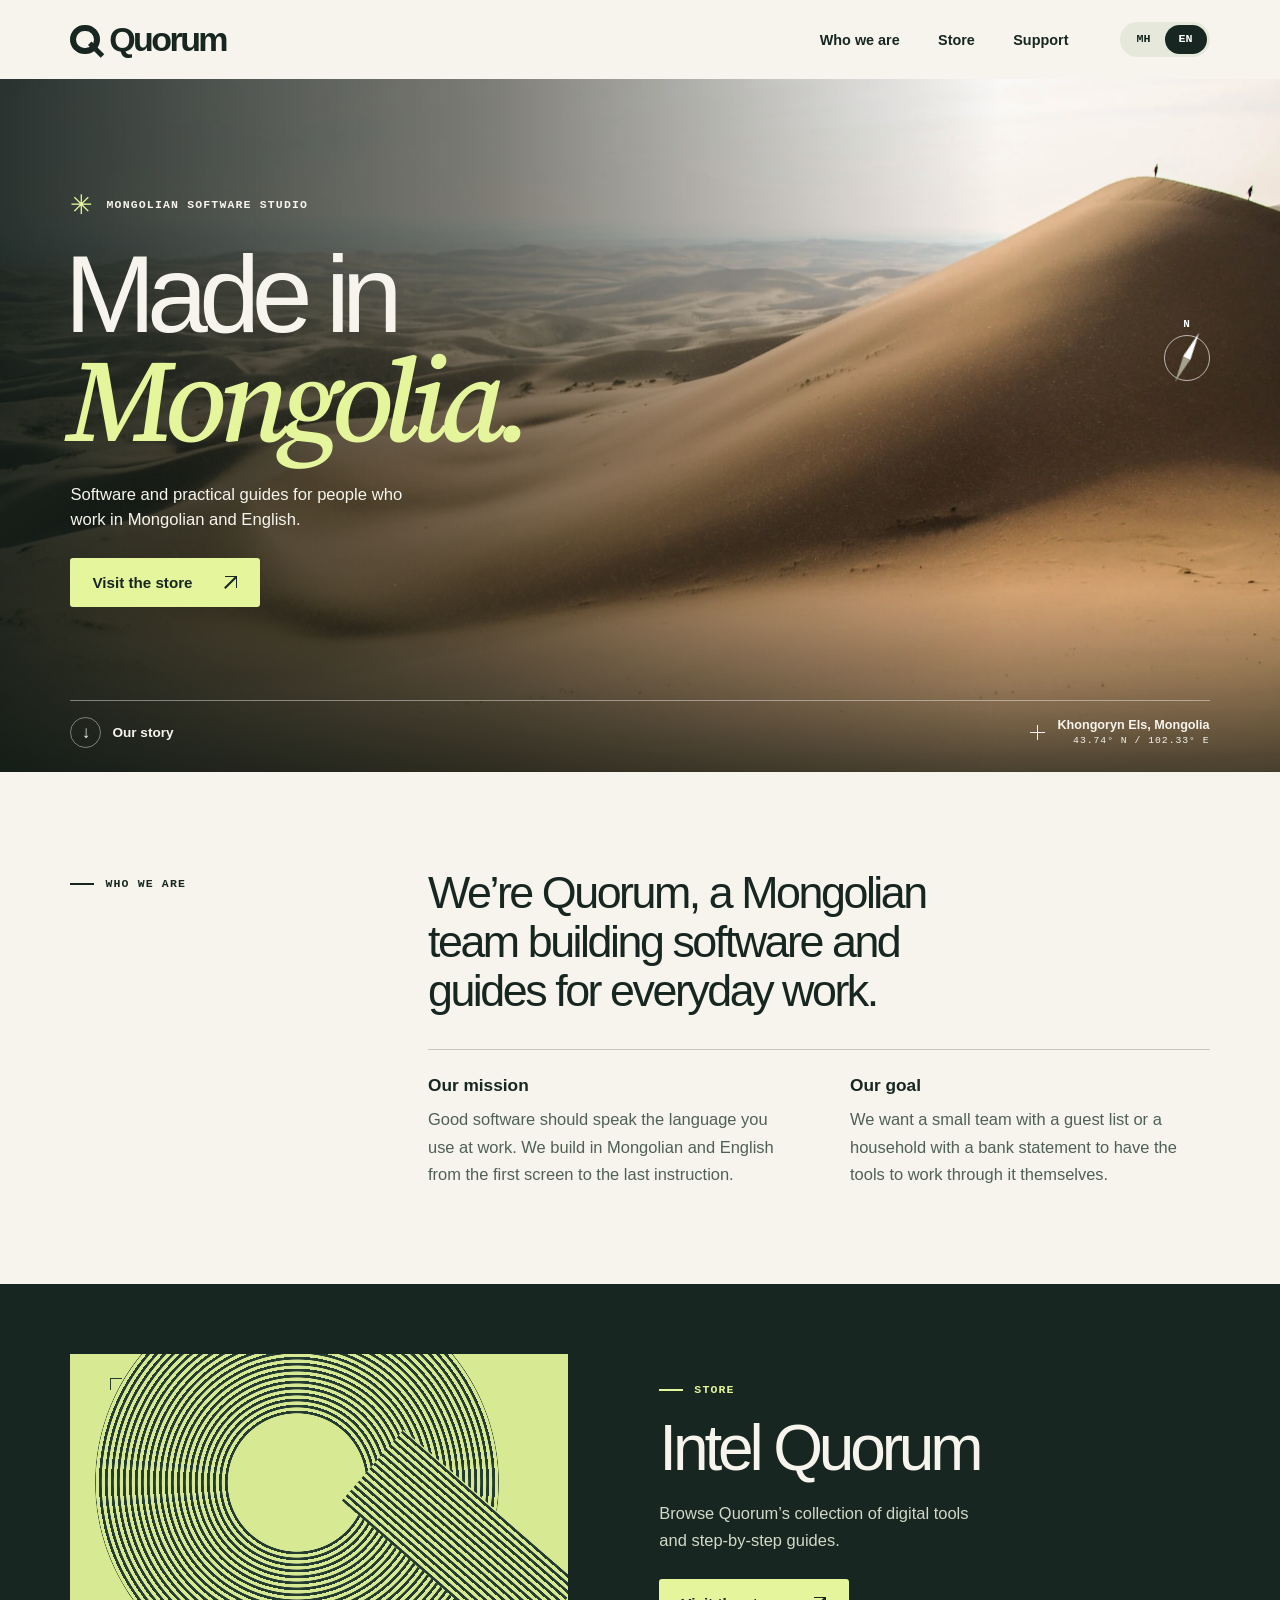
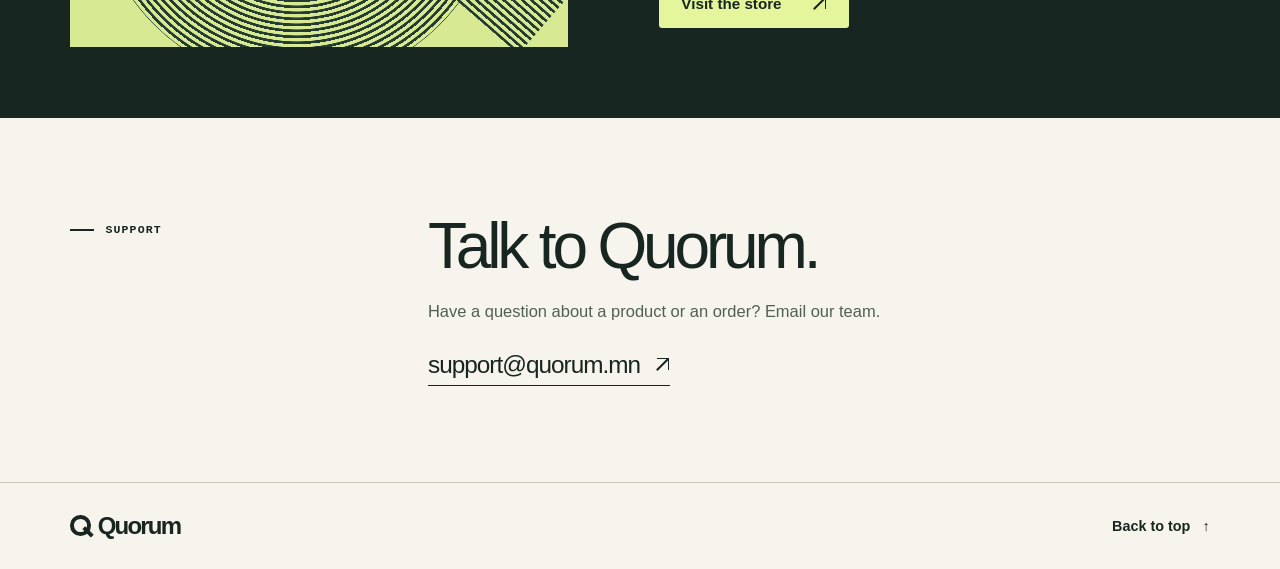
==== en/index.html @ 1ca5efc3 "Publish the Mongolian and English Quorum landing pages" ====
<!doctype html>
<html lang="en">
<head>
  <meta charset="utf-8">
  <meta name="viewport" content="width=device-width,initial-scale=1">
  <title>Quorum — Software made in Mongolia</title>
  <meta name="description" content="Software and practical guides for people who work in Mongolian and English.">
  <meta name="theme-color" content="#f6f4ec">
  <meta property="og:type" content="website">
  <meta property="og:title" content="Quorum — Software made in Mongolia">
  <meta property="og:description" content="Software and practical guides for people who work in Mongolian and English.">
  <meta property="og:image" content="https://quorum.mn/assets/gobi.webp">
  <meta property="og:url" content="https://quorum.mn/en/">
  <link rel="canonical" href="https://quorum.mn/en/">
  <link rel="alternate" hreflang="mn" href="https://quorum.mn/">
  <link rel="alternate" hreflang="en" href="https://quorum.mn/en/">
  <link rel="alternate" hreflang="x-default" href="https://quorum.mn/">
  <link rel="icon" href="../assets/quorum.png" type="image/png">
  <link rel="preload" as="font" type="font/woff2" href="../assets/serif-italic.woff2" crossorigin>
  <link rel="stylesheet" href="../assets/site.css">
</head>
<body id="top">
  <a class="skip" href="#content">Skip to content</a>
  <header class="mast wrap">
    <a class="wordmark" href="../en/"><i class="qmark" aria-hidden="true"></i>Quorum</a>
    <nav class="main-nav" aria-label="Main navigation">
      <a href="#story">Who we are</a><a href="#store">Store</a><a href="#support">Support</a>
    </nav>
    <nav class="languages" aria-label="Language">
      <a href="../" lang="mn" hreflang="mn" aria-label="Монгол" aria-current="false">МН</a>
      <a href="../en/" lang="en" hreflang="en" aria-label="English" aria-current="page">EN</a>
    </nav>
  </header>
  <main id="content">
    <section class="hero" aria-labelledby="hero-title">
      <picture class="landscape">
        <source media="(max-width: 680px)" srcset="../assets/gobi-small.webp">
        <img src="../assets/gobi.webp" width="1920" height="1080" fetchpriority="high" alt="Two hikers on a high dune above the rolling sands of Khongoryn Els.">
      </picture>
      <div class="hero-inner wrap">
        <div class="hero-copy">
          <p class="plate"><i class="sun" aria-hidden="true">✳</i>Mongolian software studio</p>
          <h1 id="hero-title"><span>Made in</span><em>Mongolia.</em></h1>
          <p class="hero-desc">Software and practical guides for people who work in Mongolian and English.</p>
          <a class="store-button" href="https://intel.quorum.mn/">Visit the store<i class="arrow ne" aria-hidden="true"></i></a>
        </div>
        <div class="compass" aria-hidden="true"><span>N</span><i></i></div>
        <div class="hero-foot">
          <a class="story-link" href="#story"><span class="down" aria-hidden="true">↓</span>Our story</a>
          <a class="caption" href="https://commons.wikimedia.org/wiki/File:Hiking_in_Khongoryn_Els_(Unsplash).jpg">
            <i class="cross" aria-hidden="true"></i><span>Khongoryn Els, Mongolia<small>43.74° N / 102.33° E</small></span>
          </a>
        </div>
      </div>
    </section>
    <section id="story" class="story wrap" aria-labelledby="story-title">
      <div class="section-label"><i aria-hidden="true"></i>Who we are</div>
      <div class="statement">
        <h2 id="story-title">We’re Quorum, a Mongolian team building software and guides for everyday work.</h2>
        <div class="principles">
          <article><h3>Our mission</h3><p>Good software should speak the language you use at work. We build in Mongolian and English from the first screen to the last instruction.</p></article>
          <article><h3>Our goal</h3><p>We want a small team with a guest list or a household with a bank statement to have the tools to work through it themselves.</p></article>
        </div>
      </div>
    </section>
    <section id="store" class="shop" aria-labelledby="shop-title">
      <div class="shop-grid wrap">
        <div class="print" aria-hidden="true"><span class="print-frame"></span><div class="print-q"></div><div class="print-tail"></div></div>
        <div class="shop-copy">
          <div class="section-label"><i aria-hidden="true"></i>Store</div>
          <h2 id="shop-title">Intel Quorum</h2>
          <p>Browse Quorum’s collection of digital tools and step-by-step guides.</p>
          <a class="store-button" href="https://intel.quorum.mn/">Visit the store<i class="arrow ne" aria-hidden="true"></i></a>
        </div>
      </div>
    </section>
    <section id="support" class="support wrap" aria-labelledby="support-title">
      <div class="section-label"><i aria-hidden="true"></i>Support</div>
      <div>
        <h2 id="support-title">Talk to Quorum.</h2>
        <p>Have a question about a product or an order? Email our team.</p>
        <a class="email" href="mailto:support@quorum.mn">support@quorum.mn<i class="arrow ne" aria-hidden="true"></i></a>
      </div>
    </section>
  </main>
  <footer class="footer wrap">
    <a class="wordmark" href="#top"><i class="qmark" aria-hidden="true"></i>Quorum</a>
    <a class="back" href="#top">Back to top<span aria-hidden="true">↑</span></a>
  </footer>
</body>
</html>
---- assets/site.css ----
@font-face {
  font-family: "Source Serif 4";
  src: url("serif-italic.woff2") format("woff2");
  font-style: italic;
  font-weight: 500;
  font-display: swap;
}

:root {
  --paper: #f6f4ec;
  --forest: #172620;
  --muted: #506056;
  --acid: #e4f59b;
  --line: #c7c9bb;
  --gutter: clamp(20px, 5.5vw, 94px);
  font-family: Inter, "Segoe UI", Arial, sans-serif;
  color: var(--forest);
  background: var(--paper);
  scroll-behavior: smooth;
}
* { box-sizing: border-box; }
body, h1, h2, h3, p { margin: 0; }
a { color: inherit; text-decoration: none; }
a:focus-visible { outline: 3px solid #1760bc; outline-offset: 4px; }
a:focus-visible:is(.hero a, .shop a) { outline-color: white; }
::selection { color: var(--forest); background: var(--acid); }
.wrap { width: min(100%, 1720px); padding-inline: var(--gutter); margin-inline: auto; }
.skip { position: fixed; top: -6rem; left: 1rem; z-index: 5; padding: 1rem; background: white; }
.skip:focus { top: 1rem; }
.mast { height: 79px; display: flex; align-items: center; gap: clamp(22px, 4vw, 70px); }
.wordmark { display: inline-flex; gap: .28em; align-items: center; font-size: 34px; font-weight: 725; letter-spacing: -.075em; line-height: 1.25; }
.qmark { position: relative; display: inline-block; width: .86em; height: .86em; border: .178em solid currentColor; border-radius: 50%; }
.qmark::after { content: ""; position: absolute; width: .52em; height: .16em; background: currentColor; transform: rotate(45deg); top: .46em; left: .30em; }
.main-nav { margin-left: auto; display: flex; gap: clamp(22px, 3vw, 46px); }
.main-nav a, .back { font-size: .9rem; font-weight: 580; }
.main-nav a { padding-block: 14px; }
.main-nav a:hover, .story-link:hover, .back:hover { text-decoration: underline; text-underline-offset: 5px; }
.languages { display: flex; background: #e7e8dc; padding: 3px; border-radius: 24px; }
.languages a { min-width: 42px; padding: 7px 8px; border-radius: 22px; text-align: center; font: 650 .73rem/1.2 ui-monospace, Consolas, monospace; }
.languages a[aria-current="page"] { background: var(--forest); color: white; }
.languages a:hover { text-decoration: underline; }

.hero { isolation: isolate; position: relative; overflow: hidden; color: var(--paper); background: #4d4a36; }
.landscape, .landscape img, .hero::after { position: absolute; inset: 0; width: 100%; height: 100%; }
.landscape { z-index: -2; }
.landscape img { object-fit: cover; object-position: 56% 48%; }
.hero::after {
  content: ""; z-index: -1;
  background: linear-gradient(90deg, rgb(13 24 21 / .86), rgb(22 27 20 / .55) 38%, transparent 78%),
    linear-gradient(0deg, rgb(18 24 18 / .74), transparent 26%);
}
.hero-inner { position: relative; display: flex; flex-direction: column; justify-content: center; min-height: clamp(590px, 77svh, 790px); padding-block: 62px 114px; }
.hero-copy { width: fit-content; max-width: 100%; }
.plate, .section-label, .caption small { font: 600 .72rem/1.4 ui-monospace, "Cascadia Mono", Consolas, monospace; letter-spacing: .1em; text-transform: uppercase; }
.plate { display: flex; align-items: center; gap: 12px; }
.sun { color: var(--acid); font: 400 27px/1 Arial, sans-serif; }
h1 { margin: 26px 0 26px -.055em; font-size: clamp(5.2rem, 8.55vw, 10rem); font-weight: 500; line-height: .9; letter-spacing: -.078em; }
h1 span, h1 em { display: block; }
h1 em { font: italic 500 1.07em/.97 "Source Serif 4", Georgia, serif; color: var(--acid); letter-spacing: -.075em; padding-inline: .015em .12em; }
.hero-desc { max-width: 36ch; font-size: clamp(1.04rem, 1.3vw, 1.23rem); line-height: 1.5; text-wrap: pretty; }
.store-button {
  display: inline-flex; align-items: center; justify-content: space-between; gap: 30px;
  margin-top: 25px; padding: 15px 22px; min-height: 49px; border-radius: 3px;
  color: var(--forest); background: var(--acid); font-size: .95rem; font-weight: 670;
  transition: background .2s, transform .2s;
}
.store-button:hover { background: white; transform: translateY(-2px); }
.arrow { width: 15px; height: 15px; position: relative; display: inline-block; flex: none; }
.arrow::before { content: ""; position: absolute; width: 11px; height: 11px; top: 1px; right: 1px; border-top: 1.7px solid; border-right: 1.7px solid; }
.arrow::after { content: ""; position: absolute; width: 16px; height: 1.7px; background: currentColor; right: 2px; top: 1px; transform-origin: right center; transform: rotate(-45deg); }
.compass { position: absolute; right: var(--gutter); top: 37%; width: 46px; height: 46px; border: 1px solid rgb(255 255 255 / .65); border-radius: 50%; color: white; filter: drop-shadow(0 1px 2px #3c321e); }
.compass span { position: absolute; left: 50%; bottom: calc(100% + 6px); transform: translateX(-50%); font: 600 11px/1 ui-monospace, monospace; }
.compass i { position: absolute; top: -6px; left: calc(50% - 4px); width: 8px; height: 55px; background: linear-gradient(to bottom, #fff 50%, #a4a18c 50%); clip-path: polygon(50% 0, 100% 50%, 50% 100%, 0 50%); transform: rotate(26deg); }
.hero-foot { position: absolute; inset: auto var(--gutter) 24px; border-top: 1px solid #ffffff6b; padding-top: 16px; display: flex; align-items: center; justify-content: space-between; gap: 14px; }
.story-link, .caption { display: inline-flex; align-items: center; }
.story-link { gap: 11px; font-size: .85rem; font-weight: 600; }
.down { width: 31px; height: 31px; display: grid; place-items: center; border: 1px solid #ffffff6b; border-radius: 50%; font-size: 17px; }
.caption { gap: 12px; text-align: right; font-size: .79rem; font-weight: 600; }
.caption small { display: block; font-size: .61rem; font-weight: 450; margin-top: 2px; }
.cross { display: inline-block; width: 15px; height: 15px; background: linear-gradient(currentColor, currentColor) center/100% 1px no-repeat, linear-gradient(currentColor, currentColor) center/1px 100% no-repeat; }

.story, .support { display: grid; grid-template-columns: 1fr 2.6fr; gap: 5%; padding-block: clamp(68px, 7.5vw, 128px); }
.section-label { display: flex; align-items: center; gap: 11px; align-self: start; margin-block: .7em; }
.section-label i { width: 24px; height: 2px; background: currentColor; }
.statement h2 { max-width: 23ch; font-size: clamp(2.4rem, 3.5vw, 4.3rem); line-height: 1.09; font-weight: 470; letter-spacing: -.055em; text-wrap: pretty; }
.principles { border-top: 1px solid var(--line); display: grid; grid-template-columns: 1fr 1fr; gap: 8%; padding-top: 25px; margin-top: 35px; }
.principles h3 { font-size: 1.08rem; font-weight: 650; margin-bottom: 10px; }
.principles p, .support p, .shop p { line-height: 1.65; font-size: 1.03rem; color: var(--muted); text-wrap: pretty; }
.shop { background: var(--forest); color: var(--paper); }
.shop-grid { display: grid; grid-template-columns: .95fr 1.05fr; align-items: center; gap: 8%; padding-block: clamp(46px, 5.5vw, 92px); }
.print { position: relative; isolation: isolate; overflow: hidden; aspect-ratio: 1.7; background: #d8e994; color: #233b30; }
.print-frame { position: absolute; inset: 8%; background: linear-gradient(currentColor, currentColor) top left/12px 1px no-repeat, linear-gradient(currentColor, currentColor) top left/1px 12px no-repeat, linear-gradient(currentColor, currentColor) bottom right/12px 1px no-repeat, linear-gradient(currentColor, currentColor) bottom right/1px 12px no-repeat; }
.print-q, .print-tail { position: absolute; }
.print-q { width: 81%; aspect-ratio: 1; left: 5%; top: -25%; border-radius: 50%; background: repeating-radial-gradient(ellipse at center, transparent 0 3px, currentColor 3.6px 6px); mask-image: radial-gradient(circle, transparent 0 24%, black 24.3%); }
.print-tail { left: 55%; top: 48%; width: 47%; height: 32%; transform: rotate(41deg); background: repeating-linear-gradient(0deg, currentColor 0 2.4px, #d8e994 3px 6px); }
.shop-copy h2, .support h2 { font-weight: 500; font-size: clamp(2.8rem, 5vw, 6.2rem); letter-spacing: -.065em; line-height: 1.03; margin: 18px 0; }
.shop-copy .section-label { color: var(--acid); }
.shop p { color: #d2d9c9; max-width: 36ch; }
.support h2 { margin-top: 0; }
.email { display: inline-flex; align-items: center; gap: .6em; margin-top: 20px; padding-block: 6px; border-bottom: 1px solid; font-size: clamp(1.06rem, 1.9vw, 1.8rem); letter-spacing: -.04em; overflow-wrap: anywhere; }
.email:hover { color: #3b6438; }
.footer { padding-block: 23px; border-top: 1px solid var(--line); display: flex; justify-content: space-between; align-items: center; }
.footer .wordmark { font-size: 24px; }
.back { display: flex; align-items: center; gap: 12px; min-height: 40px; }

@keyframes rise { from { opacity: 0; transform: translateY(24px); } to { opacity: 1; transform: none; } }
@keyframes develop { from { transform: scale(1.055); } to { transform: scale(1); } }
@keyframes settle { from { transform: rotate(-65deg); } to { transform: rotate(26deg); } }
@media (prefers-reduced-motion: no-preference) {
  .landscape img { animation: develop 3.4s cubic-bezier(.14,.72,.15,1) both; }
  .hero-copy h1 span, .hero-copy h1 em, .hero-desc, .hero-copy .store-button { animation: rise .76s cubic-bezier(.2,.8,.2,1) both; }
  .hero-copy h1 em { animation-delay: .1s; }
  .hero-desc, .hero-copy .store-button { animation-delay: .22s; }
  .compass i { animation: settle 1.55s cubic-bezier(.22,.7,.2,1.16) both; }
  @supports (animation-timeline: view()) {
    .print-q { animation: develop linear both; animation-timeline: view(); animation-range: entry 0% cover 80%; }
  }
}
@media (max-width: 800px) {
  .story, .support { grid-template-columns: 1fr; gap: 20px; }
}
@media (max-width: 680px) {
  :root { --gutter: clamp(18px, 5.5vw, 36px); }
  .mast { height: 64px; gap: 16px; }
  .wordmark { font-size: 29px; }
  .main-nav { gap: 0; }
  .main-nav a:not(:last-child) { display: none; }
  .languages a { min-width: 35px; padding: 8px 5px; }
  .hero-inner { min-height: clamp(575px, 79svh, 745px); padding-block: 64px 110px; }
  .landscape img { object-position: 60% 42%; }
  .hero::after { background: linear-gradient(90deg, #141e19ab, transparent 105%), linear-gradient(0deg, #17221bea, #20261b57 59%, #262b1d1a); }
  h1 { font-size: clamp(4.4rem, 16.5vw, 6.7rem); margin-block: 22px; }
  .plate { gap: 7px; font-size: .62rem; letter-spacing: .07em; }
  .sun { font-size: 23px; }
  .hero-desc { font-size: 1rem; max-width: 30ch; }
  .compass { top: 45px; right: calc(var(--gutter) + 4px); width: 29px; height: 29px; }
  .compass i { top: -5px; height: 37px; width: 6px; left: calc(50% - 3px); }
  .hero-foot { bottom: 18px; padding-top: 14px; }
  .caption { font-size: .69rem; gap: 6px; }
  .caption small { font-size: .54rem; }
  .story-link { font-size: .78rem; gap: 7px; }
  .story, .support { padding-block: 54px; }
  .statement h2 { font-size: clamp(2rem, 7.7vw, 3.2rem); }
  .principles { grid-template-columns: 1fr; gap: 22px; margin-top: 25px; }
  .shop-grid { grid-template-columns: 1fr; gap: 24px; padding-block: 35px 48px; }
  .print { aspect-ratio: 2.1; }
  .shop-copy h2 { margin-block: 12px; }
}
@media (prefers-reduced-motion: reduce) {
  :root { scroll-behavior: auto; }
  *, *::before, *::after { transition-duration: 0s !important; }
}
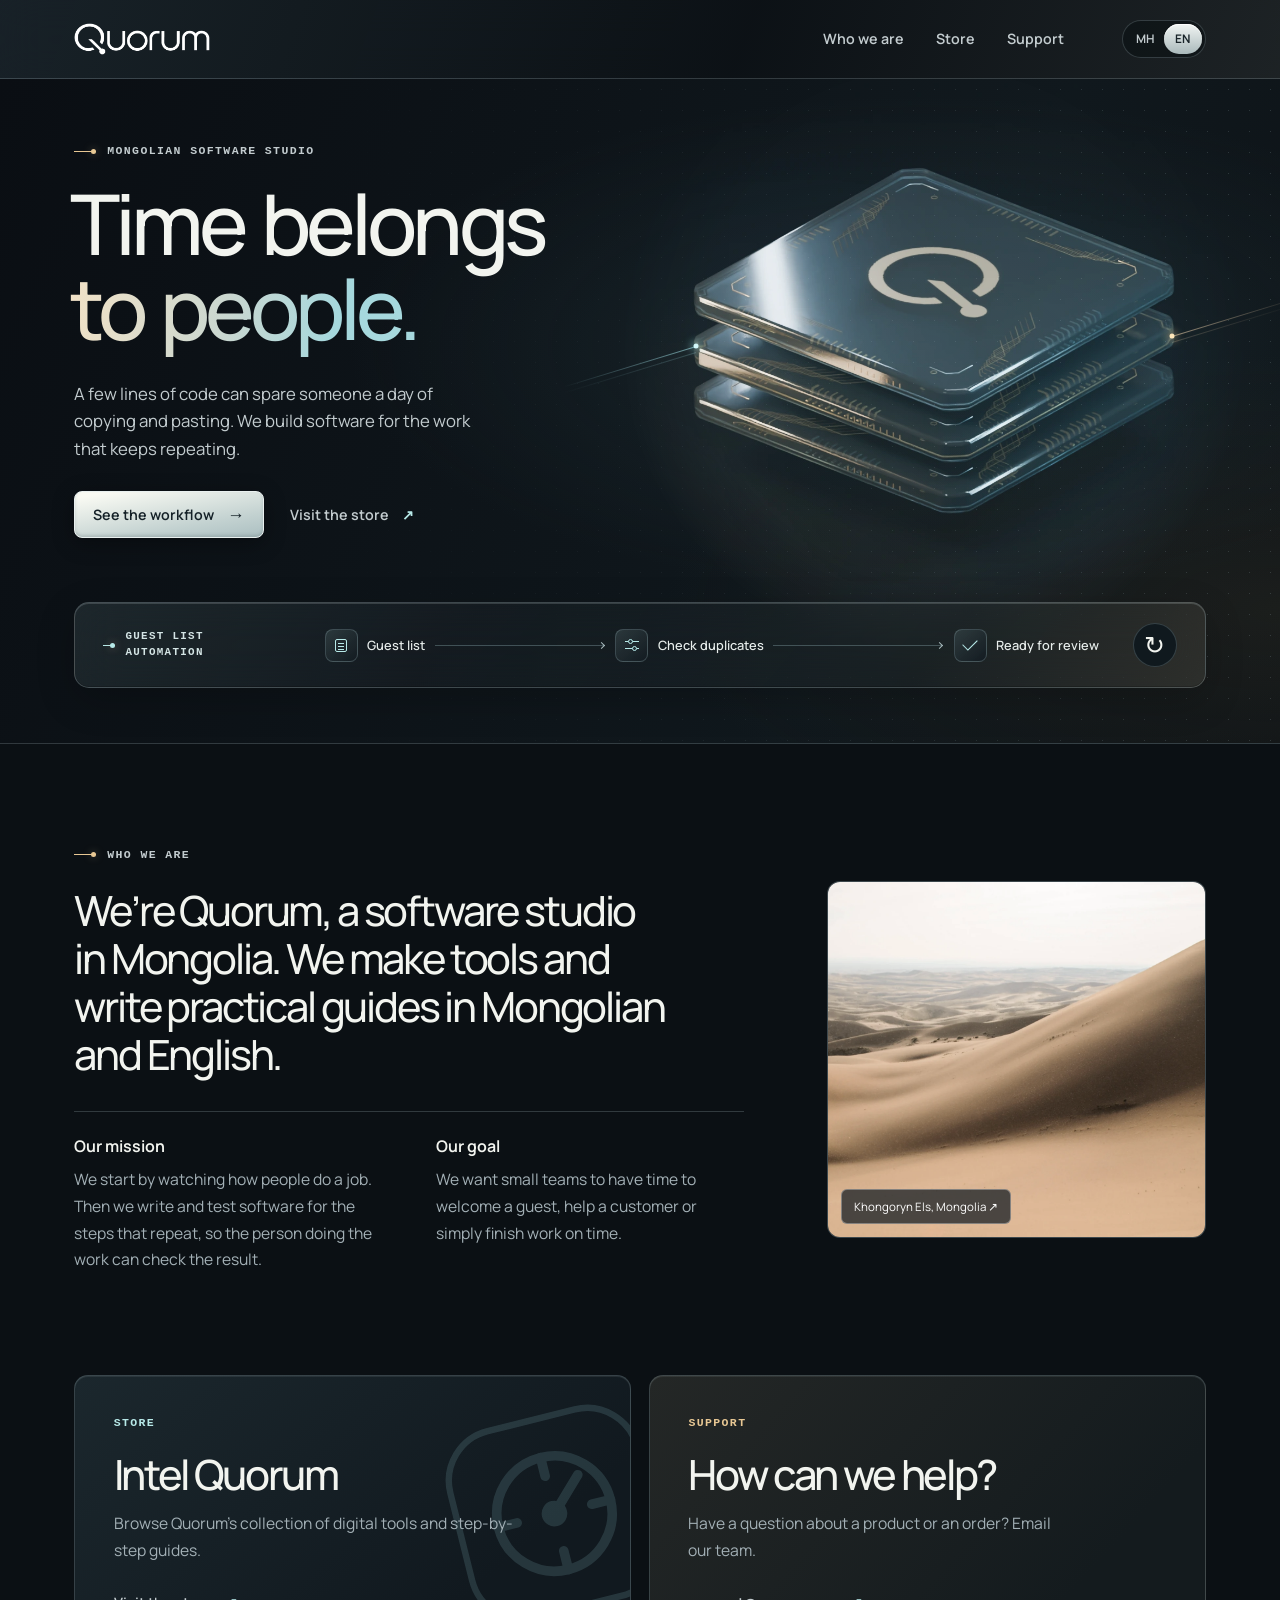
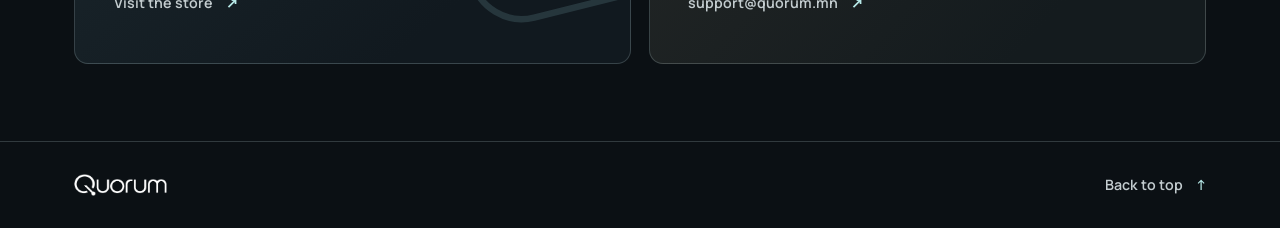
==== commit 41a72146: "Give Quorum a glass identity and animate the handoff to review" ====
--- a/en/index.html
+++ b/en/index.html
@@ -4,88 +4,103 @@
   <meta charset="utf-8">
   <meta name="viewport" content="width=device-width,initial-scale=1">
   <title>Quorum — Software made in Mongolia</title>
-  <meta name="description" content="Software and practical guides for people who work in Mongolian and English.">
-  <meta name="theme-color" content="#f6f4ec">
+  <meta name="description" content="A few lines of code can spare someone a day of copying and pasting. We build software for the work that keeps repeating.">
+  <meta name="theme-color" content="#0b1014">
   <meta property="og:type" content="website">
   <meta property="og:title" content="Quorum — Software made in Mongolia">
-  <meta property="og:description" content="Software and practical guides for people who work in Mongolian and English.">
-  <meta property="og:image" content="https://quorum.mn/assets/gobi.webp">
+  <meta property="og:description" content="A few lines of code can spare someone a day of copying and pasting. We build software for the work that keeps repeating.">
+  <meta property="og:image" content="https://quorum.mn/assets/optical-core.webp">
   <meta property="og:url" content="https://quorum.mn/en/">
   <link rel="canonical" href="https://quorum.mn/en/">
   <link rel="alternate" hreflang="mn" href="https://quorum.mn/">
   <link rel="alternate" hreflang="en" href="https://quorum.mn/en/">
   <link rel="alternate" hreflang="x-default" href="https://quorum.mn/">
-  <link rel="icon" href="../assets/quorum.png" type="image/png">
-  <link rel="preload" as="font" type="font/woff2" href="../assets/serif-italic.woff2" crossorigin>
-  <link rel="stylesheet" href="../assets/site.css">
+  <link rel="icon" href="../assets/quorum.png?v=2" type="image/png">
+  <link rel="stylesheet" href="../assets/site.css?v=glass">
+  <script defer src="../assets/flow.js"></script>
 </head>
 <body id="top">
   <a class="skip" href="#content">Skip to content</a>
-  <header class="mast wrap">
-    <a class="wordmark" href="../en/"><i class="qmark" aria-hidden="true"></i>Quorum</a>
-    <nav class="main-nav" aria-label="Main navigation">
-      <a href="#story">Who we are</a><a href="#store">Store</a><a href="#support">Support</a>
-    </nav>
-    <nav class="languages" aria-label="Language">
-      <a href="../" lang="mn" hreflang="mn" aria-label="Монгол" aria-current="false">МН</a>
-      <a href="../en/" lang="en" hreflang="en" aria-label="English" aria-current="page">EN</a>
-    </nav>
+  <header class="mast">
+    <div class="wrap mast-inner">
+      <a class="wordmark" href="../en/"><img src="../assets/wordmark.webp" alt="Quorum" width="504" height="121"></a>
+      <nav class="main-nav" aria-label="Main navigation">
+        <a href="#story">Who we are</a><a href="#store">Store</a><a href="#support">Support</a>
+      </nav>
+      <nav class="languages" aria-label="Language">
+        <a href="../" lang="mn" hreflang="mn" aria-label="Монгол" aria-current="false">МН</a>
+        <a href="../en/" lang="en" hreflang="en" aria-label="English" aria-current="page">EN</a>
+      </nav>
+    </div>
   </header>
   <main id="content">
     <section class="hero" aria-labelledby="hero-title">
-      <picture class="landscape">
-        <source media="(max-width: 680px)" srcset="../assets/gobi-small.webp">
-        <img src="../assets/gobi.webp" width="1920" height="1080" fetchpriority="high" alt="Two hikers on a high dune above the rolling sands of Khongoryn Els.">
-      </picture>
-      <div class="hero-inner wrap">
+      <div class="hero-grid wrap">
         <div class="hero-copy">
-          <p class="plate"><i class="sun" aria-hidden="true">✳</i>Mongolian software studio</p>
-          <h1 id="hero-title"><span>Made in</span><em>Mongolia.</em></h1>
-          <p class="hero-desc">Software and practical guides for people who work in Mongolian and English.</p>
-          <a class="store-button" href="https://intel.quorum.mn/">Visit the store<i class="arrow ne" aria-hidden="true"></i></a>
+          <p class="eyebrow studio"><i aria-hidden="true"></i>Mongolian software studio</p>
+          <h1 id="hero-title"><span>Time belongs</span><em>to people.</em></h1>
+          <p class="hero-desc">A few lines of code can spare someone a day of copying and pasting. We build software for the work that keeps repeating.</p>
+          <div class="actions">
+            <a class="button" href="#workflow">See the workflow<span aria-hidden="true">→</span></a>
+            <a class="text-link" href="https://intel.quorum.mn/">Visit the store<span aria-hidden="true">↗</span></a>
+          </div>
         </div>
-        <div class="compass" aria-hidden="true"><span>N</span><i></i></div>
-        <div class="hero-foot">
-          <a class="story-link" href="#story"><span class="down" aria-hidden="true">↓</span>Our story</a>
-          <a class="caption" href="https://commons.wikimedia.org/wiki/File:Hiking_in_Khongoryn_Els_(Unsplash).jpg">
-            <i class="cross" aria-hidden="true"></i><span>Khongoryn Els, Mongolia<small>43.74° N / 102.33° E</small></span>
-          </a>
+        <div class="instrument" aria-hidden="true">
+          <div class="circuit-board">
+            <i class="trace rail-in"></i><i class="trace rail-out"></i>
+            <i class="trace rail-in fine"></i><i class="trace rail-out fine"></i>
+            <img class="core" src="../assets/optical-core.webp" alt="" width="1152" height="1152" fetchpriority="high">
+            <i class="glass-light"></i>
+            <i class="port in-port"></i><i class="port out-port"></i>
+          </div>
         </div>
+      </div>
+      <div class="wrap flow-wrap">
+        <figure class="workflow" id="workflow" tabindex="-1">
+          <figcaption><i aria-hidden="true" class="signal"></i>Guest list automation</figcaption>
+          <ol class="steps">
+            <li><span class="step-icon"><i class="list-icon" aria-hidden="true"></i></span>Guest list<i class="wire" aria-hidden="true"></i></li>
+            <li><span class="step-icon"><i class="check-icon" aria-hidden="true"></i></span>Check duplicates<i class="wire" aria-hidden="true"></i></li>
+            <li><span class="step-icon"><i class="review-icon" aria-hidden="true"></i></span>Ready for review</li>
+          </ol>
+          <button type="button" class="replay" aria-label="Replay example" title="Replay example" hidden><span aria-hidden="true">↻</span></button>
+        </figure>
       </div>
     </section>
     <section id="story" class="story wrap" aria-labelledby="story-title">
-      <div class="section-label"><i aria-hidden="true"></i>Who we are</div>
-      <div class="statement">
-        <h2 id="story-title">We’re Quorum, a Mongolian team building software and guides for everyday work.</h2>
+      <div class="story-copy">
+        <p class="eyebrow"><i aria-hidden="true"></i>Who we are</p>
+        <h2 id="story-title">We’re Quorum, a software studio in Mongolia. We make tools and write practical guides in Mongolian and English.</h2>
         <div class="principles">
-          <article><h3>Our mission</h3><p>Good software should speak the language you use at work. We build in Mongolian and English from the first screen to the last instruction.</p></article>
-          <article><h3>Our goal</h3><p>We want a small team with a guest list or a household with a bank statement to have the tools to work through it themselves.</p></article>
+          <article><h3>Our mission</h3><p>We start by watching how people do a job. Then we write and test software for the steps that repeat, so the person doing the work can check the result.</p></article>
+          <article><h3>Our goal</h3><p>We want small teams to have time to welcome a guest, help a customer or simply finish work on time.</p></article>
         </div>
       </div>
+      <figure class="place">
+        <picture>
+          <source media="(max-width: 620px)" srcset="../assets/gobi-small.webp">
+          <img src="../assets/gobi.webp" width="1920" height="1080" alt="Two hikers on a high dune above the rolling sands of Khongoryn Els." loading="lazy">
+        </picture>
+        <figcaption><a href="https://commons.wikimedia.org/wiki/File:Hiking_in_Khongoryn_Els_(Unsplash).jpg">Khongoryn Els, Mongolia <span aria-hidden="true">↗</span></a></figcaption>
+      </figure>
     </section>
-    <section id="store" class="shop" aria-labelledby="shop-title">
-      <div class="shop-grid wrap">
-        <div class="print" aria-hidden="true"><span class="print-frame"></span><div class="print-q"></div><div class="print-tail"></div></div>
-        <div class="shop-copy">
-          <div class="section-label"><i aria-hidden="true"></i>Store</div>
-          <h2 id="shop-title">Intel Quorum</h2>
-          <p>Browse Quorum’s collection of digital tools and step-by-step guides.</p>
-          <a class="store-button" href="https://intel.quorum.mn/">Visit the store<i class="arrow ne" aria-hidden="true"></i></a>
-        </div>
-      </div>
-    </section>
-    <section id="support" class="support wrap" aria-labelledby="support-title">
-      <div class="section-label"><i aria-hidden="true"></i>Support</div>
-      <div>
-        <h2 id="support-title">Talk to Quorum.</h2>
-        <p>Have a question about a product or an order? Email our team.</p>
-        <a class="email" href="mailto:support@quorum.mn">support@quorum.mn<i class="arrow ne" aria-hidden="true"></i></a>
-      </div>
-    </section>
+    <div class="destinations wrap">
+      <section id="store" class="destination store" aria-labelledby="shop-title">
+        <i class="dial" aria-hidden="true"></i>
+        <p class="eyebrow">Store</p>
+        <h2 id="shop-title">Intel Quorum</h2><p>Browse Quorum’s collection of digital tools and step-by-step guides.</p>
+        <a class="text-link" href="https://intel.quorum.mn/">Visit the store <span aria-hidden="true">↗</span></a>
+      </section>
+      <section id="support" class="destination support" aria-labelledby="support-title">
+        <p class="eyebrow">Support</p>
+        <h2 id="support-title">How can we help?</h2><p>Have a question about a product or an order? Email our team.</p>
+        <a class="text-link" href="mailto:support@quorum.mn">support@quorum.mn <span aria-hidden="true">↗</span></a>
+      </section>
+    </div>
   </main>
-  <footer class="footer wrap">
-    <a class="wordmark" href="#top"><i class="qmark" aria-hidden="true"></i>Quorum</a>
-    <a class="back" href="#top">Back to top<span aria-hidden="true">↑</span></a>
+  <footer class="wrap footer">
+    <a class="wordmark" href="#top"><img src="../assets/wordmark.webp" width="504" height="121" alt="Quorum"></a>
+    <a class="text-link" href="#top">Back to top <span aria-hidden="true">↑</span></a>
   </footer>
 </body>
 </html>
--- a/assets/site.css
+++ b/assets/site.css
@@ -1,152 +1,186 @@
 @font-face {
-  font-family: "Source Serif 4";
-  src: url("serif-italic.woff2") format("woff2");
-  font-style: italic;
-  font-weight: 500;
-  font-display: swap;
+  font-family: Manrope; src: url("manrope-cyrillic-ext.woff2") format("woff2");
+  font-style: normal; font-weight: 400 800; font-display: swap;
+  unicode-range: U+0460-052F,U+1C80-1C8A,U+20B4,U+2DE0-2DFF,U+A640-A69F,U+FE2E-FE2F;
 }
-
+@font-face {
+  font-family: Manrope; src: url("manrope-cyrillic.woff2") format("woff2");
+  font-style: normal; font-weight: 400 800; font-display: swap;
+  unicode-range: U+0301,U+0400-045F,U+0490-0491,U+04B0-04B1,U+2116;
+}
+@font-face {
+  font-family: Manrope; src: url("manrope-latin.woff2") format("woff2");
+  font-style: normal; font-weight: 400 800; font-display: swap;
+  unicode-range: U+0000-00FF,U+0131,U+0152-0153,U+02BB-02BC,U+02C6,U+02DA,U+02DC,U+0304,U+0308,U+0329,U+2000-206F,U+20AC,U+2122,U+2191,U+2193,U+2212,U+2215,U+FEFF,U+FFFD;
+}
 :root {
-  --paper: #f6f4ec;
-  --forest: #172620;
-  --muted: #506056;
-  --acid: #e4f59b;
-  --line: #c7c9bb;
-  --gutter: clamp(20px, 5.5vw, 94px);
-  font-family: Inter, "Segoe UI", Arial, sans-serif;
-  color: var(--forest);
-  background: var(--paper);
-  scroll-behavior: smooth;
+  color-scheme: dark;
+  --ink: #0b1014; --white: #f2f4ef; --silver: #c3cccf; --muted: #a3b0b6;
+  --ice: #b7e9e8; --gold: #e8c894; --edge: rgb(198 224 229 / .2);
+  --gutter: clamp(20px, 5.8vw, 92px);
+  font: 400 100%/1.55 Manrope, "Segoe UI", sans-serif;
+  background: var(--ink); color: var(--white); scroll-behavior: smooth; scroll-padding-top: 90px;
 }
 * { box-sizing: border-box; }
-body, h1, h2, h3, p { margin: 0; }
+body, figure, h1, h2, h3, p, ol { margin: 0; }
 a { color: inherit; text-decoration: none; }
-a:focus-visible { outline: 3px solid #1760bc; outline-offset: 4px; }
-a:focus-visible:is(.hero a, .shop a) { outline-color: white; }
-::selection { color: var(--forest); background: var(--acid); }
-.wrap { width: min(100%, 1720px); padding-inline: var(--gutter); margin-inline: auto; }
-.skip { position: fixed; top: -6rem; left: 1rem; z-index: 5; padding: 1rem; background: white; }
-.skip:focus { top: 1rem; }
-.mast { height: 79px; display: flex; align-items: center; gap: clamp(22px, 4vw, 70px); }
-.wordmark { display: inline-flex; gap: .28em; align-items: center; font-size: 34px; font-weight: 725; letter-spacing: -.075em; line-height: 1.25; }
-.qmark { position: relative; display: inline-block; width: .86em; height: .86em; border: .178em solid currentColor; border-radius: 50%; }
-.qmark::after { content: ""; position: absolute; width: .52em; height: .16em; background: currentColor; transform: rotate(45deg); top: .46em; left: .30em; }
-.main-nav { margin-left: auto; display: flex; gap: clamp(22px, 3vw, 46px); }
-.main-nav a, .back { font-size: .9rem; font-weight: 580; }
-.main-nav a { padding-block: 14px; }
-.main-nav a:hover, .story-link:hover, .back:hover { text-decoration: underline; text-underline-offset: 5px; }
-.languages { display: flex; background: #e7e8dc; padding: 3px; border-radius: 24px; }
-.languages a { min-width: 42px; padding: 7px 8px; border-radius: 22px; text-align: center; font: 650 .73rem/1.2 ui-monospace, Consolas, monospace; }
-.languages a[aria-current="page"] { background: var(--forest); color: white; }
-.languages a:hover { text-decoration: underline; }
-
-.hero { isolation: isolate; position: relative; overflow: hidden; color: var(--paper); background: #4d4a36; }
-.landscape, .landscape img, .hero::after { position: absolute; inset: 0; width: 100%; height: 100%; }
-.landscape { z-index: -2; }
-.landscape img { object-fit: cover; object-position: 56% 48%; }
-.hero::after {
-  content: ""; z-index: -1;
-  background: linear-gradient(90deg, rgb(13 24 21 / .86), rgb(22 27 20 / .55) 38%, transparent 78%),
-    linear-gradient(0deg, rgb(18 24 18 / .74), transparent 26%);
+a, button { -webkit-tap-highlight-color: transparent; }
+button { color: inherit; font: inherit; }
+a:focus-visible, button:focus-visible { outline: 2px solid var(--ice); outline-offset: 5px; }
+::selection { background: var(--ice); color: var(--ink); }
+.wrap { width: min(100%, 1560px); margin-inline: auto; padding-inline: var(--gutter); }
+.skip { position: fixed; z-index: 10; left: 12px; top: -100px; background: var(--white); color: var(--ink); padding: 10px 20px; }
+.skip:focus { top: 10px; }
+.mast { position: sticky; top: 0; z-index: 2; border-bottom: 1px solid var(--edge); background: linear-gradient(110deg, #1a242bde, #0d1216d9 58%, #212628d9); backdrop-filter: blur(22px) saturate(1.25); }
+.mast-inner { height: 78px; display: flex; align-items: center; gap: clamp(26px, 4.5vw, 76px); }
+.wordmark { display: inline-flex; min-height: 44px; align-items: center; }
+.wordmark img { display: block; width: 136px; height: auto; }
+.main-nav { display: flex; align-items: center; gap: clamp(18px, 2.5vw, 40px); margin-left: auto; }
+.main-nav a, .text-link, .button { font-size: .89rem; font-weight: 620; }
+.main-nav a { color: var(--silver); padding-block: 11px; }
+.main-nav a:hover, .text-link:hover { color: white; text-decoration: underline; text-underline-offset: 5px; }
+.languages { display: flex; align-items: center; border-radius: 30px; padding: 3px; border: 1px solid var(--edge); background: #0a101489; }
+.languages a { border-radius: inherit; min-width: 38px; text-align: center; padding: 6px; color: var(--silver); font: 650 .74rem/1.45 Manrope, sans-serif; }
+.languages a[aria-current="page"] { color: #182328; background: linear-gradient(#f1f5f3,#aab9bb); box-shadow: inset 0 1px white; }
+.hero {
+  position: relative; isolation: isolate; overflow: hidden; padding-bottom: clamp(36px, 4.3vw, 72px);
+  background: radial-gradient(ellipse at 72% 40%, #22343a80, transparent 44%), radial-gradient(ellipse at 100% 80%, #35322658, transparent 34%), linear-gradient(115deg, #0a0e13, #10181d 68%, #0d1216);
+  border-bottom: 1px solid var(--edge);
 }
-.hero-inner { position: relative; display: flex; flex-direction: column; justify-content: center; min-height: clamp(590px, 77svh, 790px); padding-block: 62px 114px; }
-.hero-copy { width: fit-content; max-width: 100%; }
-.plate, .section-label, .caption small { font: 600 .72rem/1.4 ui-monospace, "Cascadia Mono", Consolas, monospace; letter-spacing: .1em; text-transform: uppercase; }
-.plate { display: flex; align-items: center; gap: 12px; }
-.sun { color: var(--acid); font: 400 27px/1 Arial, sans-serif; }
-h1 { margin: 26px 0 26px -.055em; font-size: clamp(5.2rem, 8.55vw, 10rem); font-weight: 500; line-height: .9; letter-spacing: -.078em; }
+.hero::before { content: ""; position: absolute; inset: 0; z-index: -1; background-image: radial-gradient(#c2dae04a .65px, transparent .8px); background-size: 21px 21px; mask-image: linear-gradient(90deg, transparent 23%, #0004 59%, #0009); }
+.hero-grid { display: grid; grid-template-columns: 1fr 1fr; align-items: center; position: relative; min-height: clamp(440px, 37.8vw, 605px); }
+.hero-copy { z-index: 1; padding-block: clamp(48px, 5vw, 78px); }
+.eyebrow, .workflow figcaption { font: 600 .72rem/1.45 ui-monospace, Consolas, monospace; text-transform: uppercase; letter-spacing: .12em; color: var(--silver); }
+.eyebrow { display: flex; align-items: center; gap: 11px; }
+.eyebrow > i, .signal { position: relative; width: 22px; height: 1px; background: var(--gold); flex: none; }
+.eyebrow > i::after, .signal::after { content: ""; position: absolute; right: 0; top: -2px; width: 5px; height: 5px; background: var(--gold); border-radius: 100%; box-shadow: 0 0 9px #f0d09a65; }
+h1 { font-size: clamp(3.7rem, 6.55vw, 6.8rem); line-height: 1.01; letter-spacing: -.058em; word-spacing: .055em; font-weight: 510; margin: .26em 0 .28em -.055em; }
+html:lang(mn) h1 { letter-spacing: -.046em; }
 h1 span, h1 em { display: block; }
-h1 em { font: italic 500 1.07em/.97 "Source Serif 4", Georgia, serif; color: var(--acid); letter-spacing: -.075em; padding-inline: .015em .12em; }
-.hero-desc { max-width: 36ch; font-size: clamp(1.04rem, 1.3vw, 1.23rem); line-height: 1.5; text-wrap: pretty; }
-.store-button {
-  display: inline-flex; align-items: center; justify-content: space-between; gap: 30px;
-  margin-top: 25px; padding: 15px 22px; min-height: 49px; border-radius: 3px;
-  color: var(--forest); background: var(--acid); font-size: .95rem; font-weight: 670;
-  transition: background .2s, transform .2s;
+h1 em { font-weight: 500; font-style: normal; padding: 0 .045em .07em 0; color: var(--ice); background: linear-gradient(102deg, #f3e2c6, #cad7d0 45%, #a6d8dd 75%); background-clip: text; -webkit-text-fill-color: transparent; width: fit-content; }
+.hero-desc { font-size: clamp(1.05rem, 1.3vw, 1.25rem); line-height: 1.62; max-width: 42ch; color: var(--silver); text-wrap: pretty; }
+.actions { margin-top: clamp(22px, 2.3vw, 35px); display: flex; align-items: center; flex-wrap: wrap; gap: 15px 26px; }
+.button, .text-link { display: inline-flex; align-items: center; min-height: 44px; gap: 13px; }
+.button { min-height: 47px; padding: 11px 18px; color: #142027; border: 1px solid #e9f0ef; border-radius: 8px; background: linear-gradient(170deg, #f9faf3 8%, #c2d1d0 70%, #abbfc1); box-shadow: inset 0 -2px 3px #52636939, 0 5px 22px #0005; }
+.button span { font-size: 1.1rem; line-height: 1; }
+.button:hover { background: #fffdf5; }
+.text-link { color: var(--silver); }
+.text-link span { color: var(--ice); }
+.instrument { align-self: stretch; position: relative; min-width: 0; }
+.circuit-board { position: absolute; width: 111%; aspect-ratio: 1; left: 52%; top: 50%; transform: translate(-50%,-50%); mix-blend-mode: screen; }
+.core { width: 100%; height: 100%; display: block; mix-blend-mode: screen; mask-image: radial-gradient(ellipse closest-side, black 74%, transparent 100%); }
+.glass-light { position: absolute; inset: 0; pointer-events: none; opacity: 0; background: linear-gradient(115deg, transparent 40%, #c9f5ff6b 49%, #fff9e99c 50%, transparent 59%) 120% center / 260% 100%; clip-path: polygon(12% 42%,46.5% 23%,49.2% 22.8%,87.4% 38.8%,87.8% 41.2%,54% 58.2%,50.2% 59%,13% 45.5%); }
+.trace { position: absolute; z-index: -1; height: 1px; width: 22%; background: linear-gradient(90deg, transparent, #97dce39e); transform-origin: right; }
+.rail-in { left: -9.9%; top: 50.8%; transform: rotate(-17deg); }
+.rail-out { right: -9.9%; top: 49.2%; transform-origin: left; transform: rotate(-17deg); background: linear-gradient(90deg,#e5c5989e,transparent); }
+.trace.fine { margin-top: 6px; opacity: .36; }
+.trace:not(.fine)::after { content: ""; position: absolute; inset: -1px 0; background: linear-gradient(90deg, transparent 15%, #cef7f7 85%, white); border-radius: 3px; width: 23%; opacity: 0; filter: drop-shadow(0 0 4px #8bdfed); }
+.rail-out:not(.fine)::after { background: linear-gradient(90deg, transparent, #ffe0b0); }
+.port { position: absolute; display: block; width: 5px; height: 5px; border-radius: 50%; background: #d0f8fa; box-shadow: 0 0 9px 2px #8be2e69c; }
+.in-port { left: 12.1%; top: 50.8%; translate: -50% -50%; }
+.out-port { left: 87.9%; top: 49.2%; translate: -50% -50%; background: #ffe3ae; box-shadow: 0 0 9px 2px #f8cd7b80; }
+.flow-wrap { position: relative; z-index: 1; }
+.workflow { display: grid; grid-template-columns: minmax(150px, .68fr) minmax(0, 2.8fr) auto; align-items: center; gap: clamp(12px, 2.6vw, 40px); padding: 20px clamp(16px, 2.2vw, 34px); border: 1px solid #cedee43a; border-radius: 15px; background: linear-gradient(130deg,#b2dce31c,#6d7c8311 34%,#38484924 75%,#e3d7b91c); box-shadow: inset 0 1px #f0fdff27, inset 0 -1px #0003, 0 12px 38px #0003; backdrop-filter: blur(20px); }
+.workflow figcaption { color: #d4e5e5; display: flex; align-items: center; gap: 10px; max-width: 24ch; font-size: .68rem; }
+.workflow:focus-visible { outline: 2px solid var(--ice); outline-offset: 4px; }
+.signal { width: 12px; background: var(--ice); }
+.signal::after { background: var(--ice); }
+.steps { display: flex; list-style: none; padding: 0; min-width: 0; }
+.steps li { display: flex; align-items: center; gap: clamp(6px, .75vw, 12px); flex: 1 1 auto; color: #e7edeb; font-size: clamp(.78rem, 1vw, .96rem); line-height: 1.3; font-weight: 550; }
+.steps li:last-child { flex: 0 1 auto; }
+.step-icon { width: 33px; height: 33px; flex: none; border: 1px solid #8fa9b14d; border-radius: 8px; display: grid; place-items: center; background: linear-gradient(140deg,#3a4a4d9e,#141c22); color: var(--ice); }
+.step-icon i { display: block; position: relative; }
+.list-icon { width: 12px; height: 13px; border: 1.25px solid currentColor; border-radius: 2px; }
+.list-icon::after { content: ""; position: absolute; left: 2px; right: 2px; top: 3px; height: 1px; background: currentColor; box-shadow: 0 3px currentColor,0 6px currentColor; }
+.check-icon { width: 14px; height: 15px; background: linear-gradient(currentColor,currentColor) left 3px/100% 1px no-repeat,linear-gradient(currentColor,currentColor) left 10px/100% 1px no-repeat; }
+.check-icon::before, .check-icon::after { content: ""; position: absolute; width: 3px; height: 3px; border: 1px solid currentColor; border-radius: 50%; background: #203036; }
+.check-icon::before { top: 1px; left: 3px; }.check-icon::after { top: 8px; right: 2px; }
+.review-icon { width: 14px; height: 8px; border-left: 1.6px solid currentColor; border-bottom: 1.6px solid currentColor; transform: translateY(-2px) rotate(-45deg); }
+.wire { position: relative; flex: 1 0 12px; margin-right: clamp(5px,.9vw,14px); height: 1px; background: #829da269; overflow: visible; }
+.wire::before { content: ""; position: absolute; right: 0; width: 4px; height: 4px; border-top: 1px solid #a9bdbf; border-right: 1px solid #a9bdbf; transform: translateY(-2px) rotate(45deg); }
+.wire::after { content: ""; position: absolute; width: 28%; left: 0; top: -1px; height: 3px; border-radius: 5px; background: linear-gradient(90deg,transparent,var(--ice)); filter: drop-shadow(0 0 3px #6bffff); opacity: 0; }
+.replay { border: 1px solid var(--edge); border-radius: 50%; background: #10191e; cursor: pointer; min-width: 44px; min-height: 44px; font: 400 25px/1 "Segoe UI Symbol", sans-serif; }
+.replay:hover { background: #27343b; color: var(--ice); }
+.replay[hidden] { display: none; }
+.story { padding-block: clamp(68px, 8vw, 128px); display: grid; grid-template-columns: 1.38fr .78fr; align-items: center; gap: clamp(32px, 6.5vw, 105px); }
+.story h2 { font-size: clamp(2rem, 3.25vw, 3.65rem); font-weight: 470; line-height: 1.15; letter-spacing: -.052em; margin: 24px 0 32px; text-wrap: pretty; }
+.principles { display: grid; grid-template-columns: 1fr 1fr; gap: 8%; padding-top: 22px; border-top: 1px solid var(--edge); }
+.principles h3 { font-size: 1rem; font-weight: 650; margin-bottom: 8px; }
+.principles p, .destination > p:not(.eyebrow) { font-size: .98rem; line-height: 1.7; color: var(--muted); text-wrap: pretty; }
+.place { position: relative; overflow: hidden; border: 1px solid var(--edge); border-radius: 13px; background: #192026; }
+.place img { width: 100%; display: block; aspect-ratio: 1.06; height: auto; object-fit: cover; object-position: 68% 50%; filter: saturate(.72); }
+.place figcaption { position: absolute; bottom: 13px; left: 13px; border-radius: 6px; border: 1px solid #ffffff54; color: white; background: #111a20b8; backdrop-filter: blur(12px); font-size: .72rem; }
+.place figcaption a { display: block; padding: 8px 12px; }
+.destinations { display: grid; grid-template-columns: 1fr 1fr; gap: 18px; padding-bottom: clamp(55px, 6vw, 100px); }
+.destination { position: relative; overflow: hidden; isolation: isolate; padding: clamp(24px, 3vw, 48px); border-radius: 14px; border: 1px solid var(--edge); box-shadow: inset 0 1px #f3fcff14; background: linear-gradient(140deg,#1b272d,#11191f 73%); }
+.support { background: linear-gradient(132deg,#242726,#141b1e 76%); }
+.destination .eyebrow { color: var(--ice); }
+.support .eyebrow { color: var(--gold); }
+.destination h2 { font-weight: 520; font-size: clamp(2rem, 3.25vw, 3.7rem); line-height: 1.1; letter-spacing: -.056em; margin: 20px 0 13px; }
+.destination > p { max-width: 40ch; }
+.destination .text-link { margin-top: 17px; }
+.dial { display: block; position: absolute; right: -5%; top: 12%; z-index: -1; width: 37%; aspect-ratio: 1; transform: rotate(-14deg); background: #9cdbe3; opacity: .15; mask: url("intel-dial.svg") center/contain no-repeat; }
+.footer { display: flex; align-items: center; justify-content: space-between; padding-block: 21px; border-top: 1px solid var(--edge); }
+.footer img { width: 93px; }
+@keyframes signal-travel { 0% {transform:translateX(0);opacity:0} 15%,77% {opacity:1} 100% {transform:translateX(263%);opacity:0} }
+@keyframes terminal-glow { 35%,65% {border-color:#b5e7eac9; color:white; box-shadow:0 0 15px #91c6d132,inset 0 0 13px #85c4da25} }
+@keyframes arrive { from {transform:translateY(13px); opacity:.2} to {transform:none;opacity:1} }
+@keyframes refract { 0% {background-position: 120% center;opacity:0} 20%,70% {opacity:.48} 100% {background-position: -20% center;opacity:0} }
+@media (prefers-reduced-motion: no-preference) {
+  .hero-copy h1 { animation: arrive .65s ease-out both; }
+  .hero.running .wire::after { animation: signal-travel .78s ease-in-out .5s both; }
+  .hero.running li:nth-child(2) .wire::after { animation-delay: 1.85s; }
+  .hero.running .step-icon { animation: terminal-glow .95s ease-out both; }
+  .hero.running li:nth-child(2) .step-icon { animation-delay: 1.1s; }
+  .hero.running li:nth-child(3) .step-icon { animation-delay: 2.45s; }
+  .hero.running .rail-in:not(.fine)::after { animation: signal-travel 1.25s ease-in .1s both; }
+  .hero.running .rail-out:not(.fine)::after { animation: signal-travel 1.25s ease-out 1.8s both; }
+  .hero.running .glass-light { animation: refract 1.65s ease-in-out .82s both; }
 }
-.store-button:hover { background: white; transform: translateY(-2px); }
-.arrow { width: 15px; height: 15px; position: relative; display: inline-block; flex: none; }
-.arrow::before { content: ""; position: absolute; width: 11px; height: 11px; top: 1px; right: 1px; border-top: 1.7px solid; border-right: 1.7px solid; }
-.arrow::after { content: ""; position: absolute; width: 16px; height: 1.7px; background: currentColor; right: 2px; top: 1px; transform-origin: right center; transform: rotate(-45deg); }
-.compass { position: absolute; right: var(--gutter); top: 37%; width: 46px; height: 46px; border: 1px solid rgb(255 255 255 / .65); border-radius: 50%; color: white; filter: drop-shadow(0 1px 2px #3c321e); }
-.compass span { position: absolute; left: 50%; bottom: calc(100% + 6px); transform: translateX(-50%); font: 600 11px/1 ui-monospace, monospace; }
-.compass i { position: absolute; top: -6px; left: calc(50% - 4px); width: 8px; height: 55px; background: linear-gradient(to bottom, #fff 50%, #a4a18c 50%); clip-path: polygon(50% 0, 100% 50%, 50% 100%, 0 50%); transform: rotate(26deg); }
-.hero-foot { position: absolute; inset: auto var(--gutter) 24px; border-top: 1px solid #ffffff6b; padding-top: 16px; display: flex; align-items: center; justify-content: space-between; gap: 14px; }
-.story-link, .caption { display: inline-flex; align-items: center; }
-.story-link { gap: 11px; font-size: .85rem; font-weight: 600; }
-.down { width: 31px; height: 31px; display: grid; place-items: center; border: 1px solid #ffffff6b; border-radius: 50%; font-size: 17px; }
-.caption { gap: 12px; text-align: right; font-size: .79rem; font-weight: 600; }
-.caption small { display: block; font-size: .61rem; font-weight: 450; margin-top: 2px; }
-.cross { display: inline-block; width: 15px; height: 15px; background: linear-gradient(currentColor, currentColor) center/100% 1px no-repeat, linear-gradient(currentColor, currentColor) center/1px 100% no-repeat; }
-
-.story, .support { display: grid; grid-template-columns: 1fr 2.6fr; gap: 5%; padding-block: clamp(68px, 7.5vw, 128px); }
-.section-label { display: flex; align-items: center; gap: 11px; align-self: start; margin-block: .7em; }
-.section-label i { width: 24px; height: 2px; background: currentColor; }
-.statement h2 { max-width: 23ch; font-size: clamp(2.4rem, 3.5vw, 4.3rem); line-height: 1.09; font-weight: 470; letter-spacing: -.055em; text-wrap: pretty; }
-.principles { border-top: 1px solid var(--line); display: grid; grid-template-columns: 1fr 1fr; gap: 8%; padding-top: 25px; margin-top: 35px; }
-.principles h3 { font-size: 1.08rem; font-weight: 650; margin-bottom: 10px; }
-.principles p, .support p, .shop p { line-height: 1.65; font-size: 1.03rem; color: var(--muted); text-wrap: pretty; }
-.shop { background: var(--forest); color: var(--paper); }
-.shop-grid { display: grid; grid-template-columns: .95fr 1.05fr; align-items: center; gap: 8%; padding-block: clamp(46px, 5.5vw, 92px); }
-.print { position: relative; isolation: isolate; overflow: hidden; aspect-ratio: 1.7; background: #d8e994; color: #233b30; }
-.print-frame { position: absolute; inset: 8%; background: linear-gradient(currentColor, currentColor) top left/12px 1px no-repeat, linear-gradient(currentColor, currentColor) top left/1px 12px no-repeat, linear-gradient(currentColor, currentColor) bottom right/12px 1px no-repeat, linear-gradient(currentColor, currentColor) bottom right/1px 12px no-repeat; }
-.print-q, .print-tail { position: absolute; }
-.print-q { width: 81%; aspect-ratio: 1; left: 5%; top: -25%; border-radius: 50%; background: repeating-radial-gradient(ellipse at center, transparent 0 3px, currentColor 3.6px 6px); mask-image: radial-gradient(circle, transparent 0 24%, black 24.3%); }
-.print-tail { left: 55%; top: 48%; width: 47%; height: 32%; transform: rotate(41deg); background: repeating-linear-gradient(0deg, currentColor 0 2.4px, #d8e994 3px 6px); }
-.shop-copy h2, .support h2 { font-weight: 500; font-size: clamp(2.8rem, 5vw, 6.2rem); letter-spacing: -.065em; line-height: 1.03; margin: 18px 0; }
-.shop-copy .section-label { color: var(--acid); }
-.shop p { color: #d2d9c9; max-width: 36ch; }
-.support h2 { margin-top: 0; }
-.email { display: inline-flex; align-items: center; gap: .6em; margin-top: 20px; padding-block: 6px; border-bottom: 1px solid; font-size: clamp(1.06rem, 1.9vw, 1.8rem); letter-spacing: -.04em; overflow-wrap: anywhere; }
-.email:hover { color: #3b6438; }
-.footer { padding-block: 23px; border-top: 1px solid var(--line); display: flex; justify-content: space-between; align-items: center; }
-.footer .wordmark { font-size: 24px; }
-.back { display: flex; align-items: center; gap: 12px; min-height: 40px; }
-
-@keyframes rise { from { opacity: 0; transform: translateY(24px); } to { opacity: 1; transform: none; } }
-@keyframes develop { from { transform: scale(1.055); } to { transform: scale(1); } }
-@keyframes settle { from { transform: rotate(-65deg); } to { transform: rotate(26deg); } }
-@media (prefers-reduced-motion: no-preference) {
-  .landscape img { animation: develop 3.4s cubic-bezier(.14,.72,.15,1) both; }
-  .hero-copy h1 span, .hero-copy h1 em, .hero-desc, .hero-copy .store-button { animation: rise .76s cubic-bezier(.2,.8,.2,1) both; }
-  .hero-copy h1 em { animation-delay: .1s; }
-  .hero-desc, .hero-copy .store-button { animation-delay: .22s; }
-  .compass i { animation: settle 1.55s cubic-bezier(.22,.7,.2,1.16) both; }
-  @supports (animation-timeline: view()) {
-    .print-q { animation: develop linear both; animation-timeline: view(); animation-range: entry 0% cover 80%; }
-  }
+@media (max-width: 1000px) {
+  .workflow { grid-template-columns: 1fr auto; gap: 12px; }
+  .workflow figcaption { grid-column: 1; max-width: none; }.steps { grid-row: 2; }
+  .replay { grid-row: 1 / 3; grid-column: 2; }
+  .hero-grid { grid-template-columns: 1.08fr 1fr; }
+  .story { grid-template-columns: 1.4fr .7fr; gap: 24px; }
 }
-@media (max-width: 800px) {
-  .story, .support { grid-template-columns: 1fr; gap: 20px; }
+@media (max-width: 740px) {
+  .mast-inner { height: 65px; gap: 16px; }
+  .wordmark img { width: 109px; }
+  .main-nav { gap: 0; }.main-nav a:not(:last-child) { display:none; }
+  .main-nav a { font-size:.8rem; }
+  .languages a { min-width: 33px; }
+  .hero-grid { grid-template-columns: 1fr; }
+  .hero-copy { padding-block: 47px 0; }
+  h1 { font-size: clamp(3.45rem,10.4vw,5rem); }
+  .hero-desc { font-size: 1rem; max-width: 41ch; }
+  .eyebrow { font-size: .65rem; }
+  .instrument { height: clamp(210px, 52vw, 315px); margin: 5px 0 0; }
+  .circuit-board { width: min(100%, 410px); left: 50%; }
+  .workflow { position: relative; grid-template-columns: 1fr; gap: 15px; padding: 16px; }
+  .steps { grid-row:auto; }
+  .steps li { flex:1 1 0; flex-direction:column; justify-content:flex-start; text-align:center; font-size:.77rem; gap:8px; position:relative; }
+  .steps li:last-child { flex:1 1 0; }
+  .step-icon { width:31px; height:31px; }
+  .wire { position:absolute; left:calc(50% + 21px); right:calc(-50% + 21px); top:15px; margin:0; }
+  .replay { position:absolute; right:5px; top:1px; grid-row:auto; grid-column:auto; border:0; background:transparent; font-size:20px; }
+  .workflow figcaption { padding-right:25px; }
+  .story { grid-template-columns: 1fr; gap: 30px; padding-block: 51px; }
+  .story h2 { margin: 18px 0 25px; }
+  .place img { aspect-ratio:2.1; object-position:50% 42%; }
+  .destinations { grid-template-columns:1fr; gap:12px; }
+  .footer img { width:87px; }
 }
-@media (max-width: 680px) {
-  :root { --gutter: clamp(18px, 5.5vw, 36px); }
-  .mast { height: 64px; gap: 16px; }
-  .wordmark { font-size: 29px; }
-  .main-nav { gap: 0; }
-  .main-nav a:not(:last-child) { display: none; }
-  .languages a { min-width: 35px; padding: 8px 5px; }
-  .hero-inner { min-height: clamp(575px, 79svh, 745px); padding-block: 64px 110px; }
-  .landscape img { object-position: 60% 42%; }
-  .hero::after { background: linear-gradient(90deg, #141e19ab, transparent 105%), linear-gradient(0deg, #17221bea, #20261b57 59%, #262b1d1a); }
-  h1 { font-size: clamp(4.4rem, 16.5vw, 6.7rem); margin-block: 22px; }
-  .plate { gap: 7px; font-size: .62rem; letter-spacing: .07em; }
-  .sun { font-size: 23px; }
-  .hero-desc { font-size: 1rem; max-width: 30ch; }
-  .compass { top: 45px; right: calc(var(--gutter) + 4px); width: 29px; height: 29px; }
-  .compass i { top: -5px; height: 37px; width: 6px; left: calc(50% - 3px); }
-  .hero-foot { bottom: 18px; padding-top: 14px; }
-  .caption { font-size: .69rem; gap: 6px; }
-  .caption small { font-size: .54rem; }
-  .story-link { font-size: .78rem; gap: 7px; }
-  .story, .support { padding-block: 54px; }
-  .statement h2 { font-size: clamp(2rem, 7.7vw, 3.2rem); }
-  .principles { grid-template-columns: 1fr; gap: 22px; margin-top: 25px; }
-  .shop-grid { grid-template-columns: 1fr; gap: 24px; padding-block: 35px 48px; }
-  .print { aspect-ratio: 2.1; }
-  .shop-copy h2 { margin-block: 12px; }
+@media (max-width: 420px) {
+  .principles { grid-template-columns:1fr; gap:20px; }
+  .studio { letter-spacing:.06em; }
+  .mast-inner { gap:11px; }
 }
 @media (prefers-reduced-motion: reduce) {
   :root { scroll-behavior: auto; }
-  *, *::before, *::after { transition-duration: 0s !important; }
+  .replay { display: none; }
 }
+@media (forced-colors: active) {
+  h1 em { -webkit-text-fill-color: currentColor; }
+  .wordmark { background: #111417; forced-color-adjust:none; }
+}
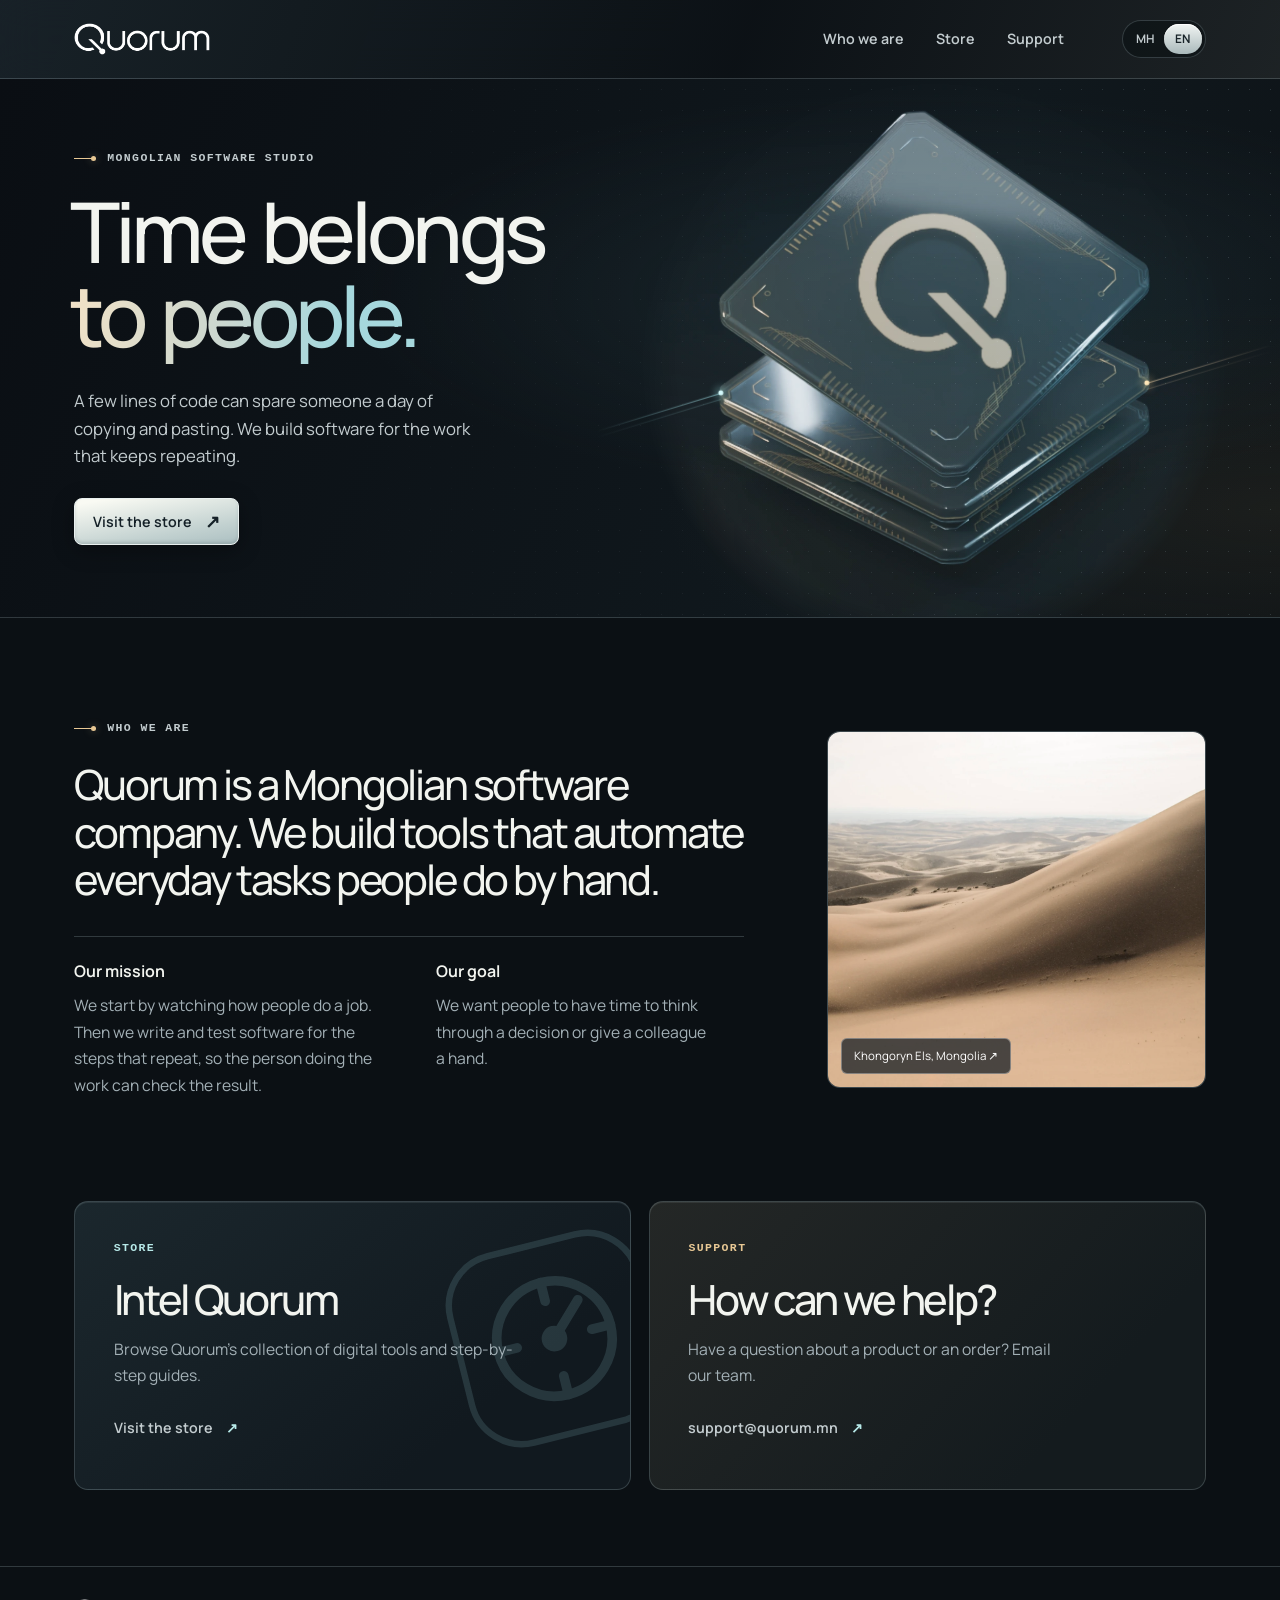
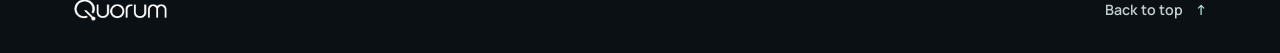
==== commit e5f6504a: "Remove the guest-list example and clarify Quorum’s Mongolian identity" ====
--- a/en/index.html
+++ b/en/index.html
@@ -9,15 +9,14 @@
   <meta property="og:type" content="website">
   <meta property="og:title" content="Quorum — Software made in Mongolia">
   <meta property="og:description" content="A few lines of code can spare someone a day of copying and pasting. We build software for the work that keeps repeating.">
-  <meta property="og:image" content="https://quorum.mn/assets/optical-core.webp">
+  <meta property="og:image" content="https://quorum.mn/assets/optical-core.webp?v=2">
   <meta property="og:url" content="https://quorum.mn/en/">
   <link rel="canonical" href="https://quorum.mn/en/">
   <link rel="alternate" hreflang="mn" href="https://quorum.mn/">
   <link rel="alternate" hreflang="en" href="https://quorum.mn/en/">
   <link rel="alternate" hreflang="x-default" href="https://quorum.mn/">
   <link rel="icon" href="../assets/quorum.png?v=2" type="image/png">
-  <link rel="stylesheet" href="../assets/site.css?v=glass">
-  <script defer src="../assets/flow.js"></script>
+  <link rel="stylesheet" href="../assets/site.css?v=glass2">
 </head>
 <body id="top">
   <a class="skip" href="#content">Skip to content</a>
@@ -40,40 +39,25 @@
           <p class="eyebrow studio"><i aria-hidden="true"></i>Mongolian software studio</p>
           <h1 id="hero-title"><span>Time belongs</span><em>to people.</em></h1>
           <p class="hero-desc">A few lines of code can spare someone a day of copying and pasting. We build software for the work that keeps repeating.</p>
-          <div class="actions">
-            <a class="button" href="#workflow">See the workflow<span aria-hidden="true">→</span></a>
-            <a class="text-link" href="https://intel.quorum.mn/">Visit the store<span aria-hidden="true">↗</span></a>
-          </div>
+          <a class="button" href="https://intel.quorum.mn/">Visit the store<span aria-hidden="true">↗</span></a>
         </div>
         <div class="instrument" aria-hidden="true">
           <div class="circuit-board">
             <i class="trace rail-in"></i><i class="trace rail-out"></i>
             <i class="trace rail-in fine"></i><i class="trace rail-out fine"></i>
-            <img class="core" src="../assets/optical-core.webp" alt="" width="1152" height="1152" fetchpriority="high">
-            <i class="glass-light"></i>
+            <img class="core" src="../assets/optical-core.webp?v=2" alt="" width="1152" height="1152" fetchpriority="high">
             <i class="port in-port"></i><i class="port out-port"></i>
           </div>
         </div>
-      </div>
-      <div class="wrap flow-wrap">
-        <figure class="workflow" id="workflow" tabindex="-1">
-          <figcaption><i aria-hidden="true" class="signal"></i>Guest list automation</figcaption>
-          <ol class="steps">
-            <li><span class="step-icon"><i class="list-icon" aria-hidden="true"></i></span>Guest list<i class="wire" aria-hidden="true"></i></li>
-            <li><span class="step-icon"><i class="check-icon" aria-hidden="true"></i></span>Check duplicates<i class="wire" aria-hidden="true"></i></li>
-            <li><span class="step-icon"><i class="review-icon" aria-hidden="true"></i></span>Ready for review</li>
-          </ol>
-          <button type="button" class="replay" aria-label="Replay example" title="Replay example" hidden><span aria-hidden="true">↻</span></button>
-        </figure>
       </div>
     </section>
     <section id="story" class="story wrap" aria-labelledby="story-title">
       <div class="story-copy">
         <p class="eyebrow"><i aria-hidden="true"></i>Who we are</p>
-        <h2 id="story-title">We’re Quorum, a software studio in Mongolia. We make tools and write practical guides in Mongolian and English.</h2>
+        <h2 id="story-title">Quorum is a Mongolian software company. We build tools that automate everyday tasks people do by hand.</h2>
         <div class="principles">
           <article><h3>Our mission</h3><p>We start by watching how people do a job. Then we write and test software for the steps that repeat, so the person doing the work can check the result.</p></article>
-          <article><h3>Our goal</h3><p>We want small teams to have time to welcome a guest, help a customer or simply finish work on time.</p></article>
+          <article><h3>Our goal</h3><p>We want people to have time to think through a decision or give a colleague a hand.</p></article>
         </div>
       </div>
       <figure class="place">
--- a/assets/site.css
+++ b/assets/site.css
@@ -22,7 +22,7 @@
   background: var(--ink); color: var(--white); scroll-behavior: smooth; scroll-padding-top: 90px;
 }
 * { box-sizing: border-box; }
-body, figure, h1, h2, h3, p, ol { margin: 0; }
+body, figure, h1, h2, h3, p { margin: 0; }
 a { color: inherit; text-decoration: none; }
 a, button { -webkit-tap-highlight-color: transparent; }
 button { color: inherit; font: inherit; }
@@ -43,23 +43,23 @@
 .languages a { border-radius: inherit; min-width: 38px; text-align: center; padding: 6px; color: var(--silver); font: 650 .74rem/1.45 Manrope, sans-serif; }
 .languages a[aria-current="page"] { color: #182328; background: linear-gradient(#f1f5f3,#aab9bb); box-shadow: inset 0 1px white; }
 .hero {
-  position: relative; isolation: isolate; overflow: hidden; padding-bottom: clamp(36px, 4.3vw, 72px);
+  position: relative; isolation: isolate; overflow: hidden;
   background: radial-gradient(ellipse at 72% 40%, #22343a80, transparent 44%), radial-gradient(ellipse at 100% 80%, #35322658, transparent 34%), linear-gradient(115deg, #0a0e13, #10181d 68%, #0d1216);
   border-bottom: 1px solid var(--edge);
 }
 .hero::before { content: ""; position: absolute; inset: 0; z-index: -1; background-image: radial-gradient(#c2dae04a .65px, transparent .8px); background-size: 21px 21px; mask-image: linear-gradient(90deg, transparent 23%, #0004 59%, #0009); }
-.hero-grid { display: grid; grid-template-columns: 1fr 1fr; align-items: center; position: relative; min-height: clamp(440px, 37.8vw, 605px); }
+.hero-grid { display: grid; grid-template-columns: 1fr 1fr; align-items: center; position: relative; min-height: clamp(470px, 42vw, 640px); }
 .hero-copy { z-index: 1; padding-block: clamp(48px, 5vw, 78px); }
-.eyebrow, .workflow figcaption { font: 600 .72rem/1.45 ui-monospace, Consolas, monospace; text-transform: uppercase; letter-spacing: .12em; color: var(--silver); }
+.eyebrow { font: 600 .72rem/1.45 ui-monospace, Consolas, monospace; text-transform: uppercase; letter-spacing: .12em; color: var(--silver); }
 .eyebrow { display: flex; align-items: center; gap: 11px; }
-.eyebrow > i, .signal { position: relative; width: 22px; height: 1px; background: var(--gold); flex: none; }
-.eyebrow > i::after, .signal::after { content: ""; position: absolute; right: 0; top: -2px; width: 5px; height: 5px; background: var(--gold); border-radius: 100%; box-shadow: 0 0 9px #f0d09a65; }
+.eyebrow > i { position: relative; width: 22px; height: 1px; background: var(--gold); flex: none; }
+.eyebrow > i::after { content: ""; position: absolute; right: 0; top: -2px; width: 5px; height: 5px; background: var(--gold); border-radius: 100%; box-shadow: 0 0 9px #f0d09a65; }
 h1 { font-size: clamp(3.7rem, 6.55vw, 6.8rem); line-height: 1.01; letter-spacing: -.058em; word-spacing: .055em; font-weight: 510; margin: .26em 0 .28em -.055em; }
 html:lang(mn) h1 { letter-spacing: -.046em; }
 h1 span, h1 em { display: block; }
 h1 em { font-weight: 500; font-style: normal; padding: 0 .045em .07em 0; color: var(--ice); background: linear-gradient(102deg, #f3e2c6, #cad7d0 45%, #a6d8dd 75%); background-clip: text; -webkit-text-fill-color: transparent; width: fit-content; }
 .hero-desc { font-size: clamp(1.05rem, 1.3vw, 1.25rem); line-height: 1.62; max-width: 42ch; color: var(--silver); text-wrap: pretty; }
-.actions { margin-top: clamp(22px, 2.3vw, 35px); display: flex; align-items: center; flex-wrap: wrap; gap: 15px 26px; }
+.hero-copy .button { margin-top: clamp(22px, 2.3vw, 35px); }
 .button, .text-link { display: inline-flex; align-items: center; min-height: 44px; gap: 13px; }
 .button { min-height: 47px; padding: 11px 18px; color: #142027; border: 1px solid #e9f0ef; border-radius: 8px; background: linear-gradient(170deg, #f9faf3 8%, #c2d1d0 70%, #abbfc1); box-shadow: inset 0 -2px 3px #52636939, 0 5px 22px #0005; }
 .button span { font-size: 1.1rem; line-height: 1; }
@@ -67,41 +67,17 @@
 .text-link { color: var(--silver); }
 .text-link span { color: var(--ice); }
 .instrument { align-self: stretch; position: relative; min-width: 0; }
-.circuit-board { position: absolute; width: 111%; aspect-ratio: 1; left: 52%; top: 50%; transform: translate(-50%,-50%); mix-blend-mode: screen; }
-.core { width: 100%; height: 100%; display: block; mix-blend-mode: screen; mask-image: radial-gradient(ellipse closest-side, black 74%, transparent 100%); }
-.glass-light { position: absolute; inset: 0; pointer-events: none; opacity: 0; background: linear-gradient(115deg, transparent 40%, #c9f5ff6b 49%, #fff9e99c 50%, transparent 59%) 120% center / 260% 100%; clip-path: polygon(12% 42%,46.5% 23%,49.2% 22.8%,87.4% 38.8%,87.8% 41.2%,54% 58.2%,50.2% 59%,13% 45.5%); }
+.circuit-board { position: absolute; width: 104%; aspect-ratio: 1; left: 52%; top: 52%; transform: translate(-50%,-50%); mix-blend-mode: screen; }
+.core { width: 100%; height: 100%; display: block; mix-blend-mode: screen; mask-image: radial-gradient(ellipse closest-side, black 87%, transparent 100%); }
 .trace { position: absolute; z-index: -1; height: 1px; width: 22%; background: linear-gradient(90deg, transparent, #97dce39e); transform-origin: right; }
-.rail-in { left: -9.9%; top: 50.8%; transform: rotate(-17deg); }
-.rail-out { right: -9.9%; top: 49.2%; transform-origin: left; transform: rotate(-17deg); background: linear-gradient(90deg,#e5c5989e,transparent); }
+.rail-in { right: 86.2%; top: 55.9%; transform: rotate(-17deg); }
+.rail-out { left: 86.2%; top: 54.1%; transform-origin: left; transform: rotate(-17deg); background: linear-gradient(90deg,#e5c5989e,transparent); }
 .trace.fine { margin-top: 6px; opacity: .36; }
 .trace:not(.fine)::after { content: ""; position: absolute; inset: -1px 0; background: linear-gradient(90deg, transparent 15%, #cef7f7 85%, white); border-radius: 3px; width: 23%; opacity: 0; filter: drop-shadow(0 0 4px #8bdfed); }
 .rail-out:not(.fine)::after { background: linear-gradient(90deg, transparent, #ffe0b0); }
 .port { position: absolute; display: block; width: 5px; height: 5px; border-radius: 50%; background: #d0f8fa; box-shadow: 0 0 9px 2px #8be2e69c; }
-.in-port { left: 12.1%; top: 50.8%; translate: -50% -50%; }
-.out-port { left: 87.9%; top: 49.2%; translate: -50% -50%; background: #ffe3ae; box-shadow: 0 0 9px 2px #f8cd7b80; }
-.flow-wrap { position: relative; z-index: 1; }
-.workflow { display: grid; grid-template-columns: minmax(150px, .68fr) minmax(0, 2.8fr) auto; align-items: center; gap: clamp(12px, 2.6vw, 40px); padding: 20px clamp(16px, 2.2vw, 34px); border: 1px solid #cedee43a; border-radius: 15px; background: linear-gradient(130deg,#b2dce31c,#6d7c8311 34%,#38484924 75%,#e3d7b91c); box-shadow: inset 0 1px #f0fdff27, inset 0 -1px #0003, 0 12px 38px #0003; backdrop-filter: blur(20px); }
-.workflow figcaption { color: #d4e5e5; display: flex; align-items: center; gap: 10px; max-width: 24ch; font-size: .68rem; }
-.workflow:focus-visible { outline: 2px solid var(--ice); outline-offset: 4px; }
-.signal { width: 12px; background: var(--ice); }
-.signal::after { background: var(--ice); }
-.steps { display: flex; list-style: none; padding: 0; min-width: 0; }
-.steps li { display: flex; align-items: center; gap: clamp(6px, .75vw, 12px); flex: 1 1 auto; color: #e7edeb; font-size: clamp(.78rem, 1vw, .96rem); line-height: 1.3; font-weight: 550; }
-.steps li:last-child { flex: 0 1 auto; }
-.step-icon { width: 33px; height: 33px; flex: none; border: 1px solid #8fa9b14d; border-radius: 8px; display: grid; place-items: center; background: linear-gradient(140deg,#3a4a4d9e,#141c22); color: var(--ice); }
-.step-icon i { display: block; position: relative; }
-.list-icon { width: 12px; height: 13px; border: 1.25px solid currentColor; border-radius: 2px; }
-.list-icon::after { content: ""; position: absolute; left: 2px; right: 2px; top: 3px; height: 1px; background: currentColor; box-shadow: 0 3px currentColor,0 6px currentColor; }
-.check-icon { width: 14px; height: 15px; background: linear-gradient(currentColor,currentColor) left 3px/100% 1px no-repeat,linear-gradient(currentColor,currentColor) left 10px/100% 1px no-repeat; }
-.check-icon::before, .check-icon::after { content: ""; position: absolute; width: 3px; height: 3px; border: 1px solid currentColor; border-radius: 50%; background: #203036; }
-.check-icon::before { top: 1px; left: 3px; }.check-icon::after { top: 8px; right: 2px; }
-.review-icon { width: 14px; height: 8px; border-left: 1.6px solid currentColor; border-bottom: 1.6px solid currentColor; transform: translateY(-2px) rotate(-45deg); }
-.wire { position: relative; flex: 1 0 12px; margin-right: clamp(5px,.9vw,14px); height: 1px; background: #829da269; overflow: visible; }
-.wire::before { content: ""; position: absolute; right: 0; width: 4px; height: 4px; border-top: 1px solid #a9bdbf; border-right: 1px solid #a9bdbf; transform: translateY(-2px) rotate(45deg); }
-.wire::after { content: ""; position: absolute; width: 28%; left: 0; top: -1px; height: 3px; border-radius: 5px; background: linear-gradient(90deg,transparent,var(--ice)); filter: drop-shadow(0 0 3px #6bffff); opacity: 0; }
-.replay { border: 1px solid var(--edge); border-radius: 50%; background: #10191e; cursor: pointer; min-width: 44px; min-height: 44px; font: 400 25px/1 "Segoe UI Symbol", sans-serif; }
-.replay:hover { background: #27343b; color: var(--ice); }
-.replay[hidden] { display: none; }
+.in-port { left: 13.8%; top: 55.9%; translate: -50% -50%; }
+.out-port { left: 86.2%; top: 54.1%; translate: -50% -50%; background: #ffe3ae; box-shadow: 0 0 9px 2px #f8cd7b80; }
 .story { padding-block: clamp(68px, 8vw, 128px); display: grid; grid-template-columns: 1.38fr .78fr; align-items: center; gap: clamp(32px, 6.5vw, 105px); }
 .story h2 { font-size: clamp(2rem, 3.25vw, 3.65rem); font-weight: 470; line-height: 1.15; letter-spacing: -.052em; margin: 24px 0 32px; text-wrap: pretty; }
 .principles { display: grid; grid-template-columns: 1fr 1fr; gap: 8%; padding-top: 22px; border-top: 1px solid var(--edge); }
@@ -123,24 +99,13 @@
 .footer { display: flex; align-items: center; justify-content: space-between; padding-block: 21px; border-top: 1px solid var(--edge); }
 .footer img { width: 93px; }
 @keyframes signal-travel { 0% {transform:translateX(0);opacity:0} 15%,77% {opacity:1} 100% {transform:translateX(263%);opacity:0} }
-@keyframes terminal-glow { 35%,65% {border-color:#b5e7eac9; color:white; box-shadow:0 0 15px #91c6d132,inset 0 0 13px #85c4da25} }
 @keyframes arrive { from {transform:translateY(13px); opacity:.2} to {transform:none;opacity:1} }
-@keyframes refract { 0% {background-position: 120% center;opacity:0} 20%,70% {opacity:.48} 100% {background-position: -20% center;opacity:0} }
 @media (prefers-reduced-motion: no-preference) {
   .hero-copy h1 { animation: arrive .65s ease-out both; }
-  .hero.running .wire::after { animation: signal-travel .78s ease-in-out .5s both; }
-  .hero.running li:nth-child(2) .wire::after { animation-delay: 1.85s; }
-  .hero.running .step-icon { animation: terminal-glow .95s ease-out both; }
-  .hero.running li:nth-child(2) .step-icon { animation-delay: 1.1s; }
-  .hero.running li:nth-child(3) .step-icon { animation-delay: 2.45s; }
-  .hero.running .rail-in:not(.fine)::after { animation: signal-travel 1.25s ease-in .1s both; }
-  .hero.running .rail-out:not(.fine)::after { animation: signal-travel 1.25s ease-out 1.8s both; }
-  .hero.running .glass-light { animation: refract 1.65s ease-in-out .82s both; }
+  .rail-in:not(.fine)::after { animation: signal-travel 1.25s ease-in .1s both; }
+  .rail-out:not(.fine)::after { animation: signal-travel 1.25s ease-out 1.8s both; }
 }
 @media (max-width: 1000px) {
-  .workflow { grid-template-columns: 1fr auto; gap: 12px; }
-  .workflow figcaption { grid-column: 1; max-width: none; }.steps { grid-row: 2; }
-  .replay { grid-row: 1 / 3; grid-column: 2; }
   .hero-grid { grid-template-columns: 1.08fr 1fr; }
   .story { grid-template-columns: 1.4fr .7fr; gap: 24px; }
 }
@@ -155,16 +120,8 @@
   h1 { font-size: clamp(3.45rem,10.4vw,5rem); }
   .hero-desc { font-size: 1rem; max-width: 41ch; }
   .eyebrow { font-size: .65rem; }
-  .instrument { height: clamp(210px, 52vw, 315px); margin: 5px 0 0; }
+  .instrument { height: clamp(245px, 75vw, 380px); margin: 14px 0 9px; }
   .circuit-board { width: min(100%, 410px); left: 50%; }
-  .workflow { position: relative; grid-template-columns: 1fr; gap: 15px; padding: 16px; }
-  .steps { grid-row:auto; }
-  .steps li { flex:1 1 0; flex-direction:column; justify-content:flex-start; text-align:center; font-size:.77rem; gap:8px; position:relative; }
-  .steps li:last-child { flex:1 1 0; }
-  .step-icon { width:31px; height:31px; }
-  .wire { position:absolute; left:calc(50% + 21px); right:calc(-50% + 21px); top:15px; margin:0; }
-  .replay { position:absolute; right:5px; top:1px; grid-row:auto; grid-column:auto; border:0; background:transparent; font-size:20px; }
-  .workflow figcaption { padding-right:25px; }
   .story { grid-template-columns: 1fr; gap: 30px; padding-block: 51px; }
   .story h2 { margin: 18px 0 25px; }
   .place img { aspect-ratio:2.1; object-position:50% 42%; }
@@ -178,7 +135,6 @@
 }
 @media (prefers-reduced-motion: reduce) {
   :root { scroll-behavior: auto; }
-  .replay { display: none; }
 }
 @media (forced-colors: active) {
   h1 em { -webkit-text-fill-color: currentColor; }
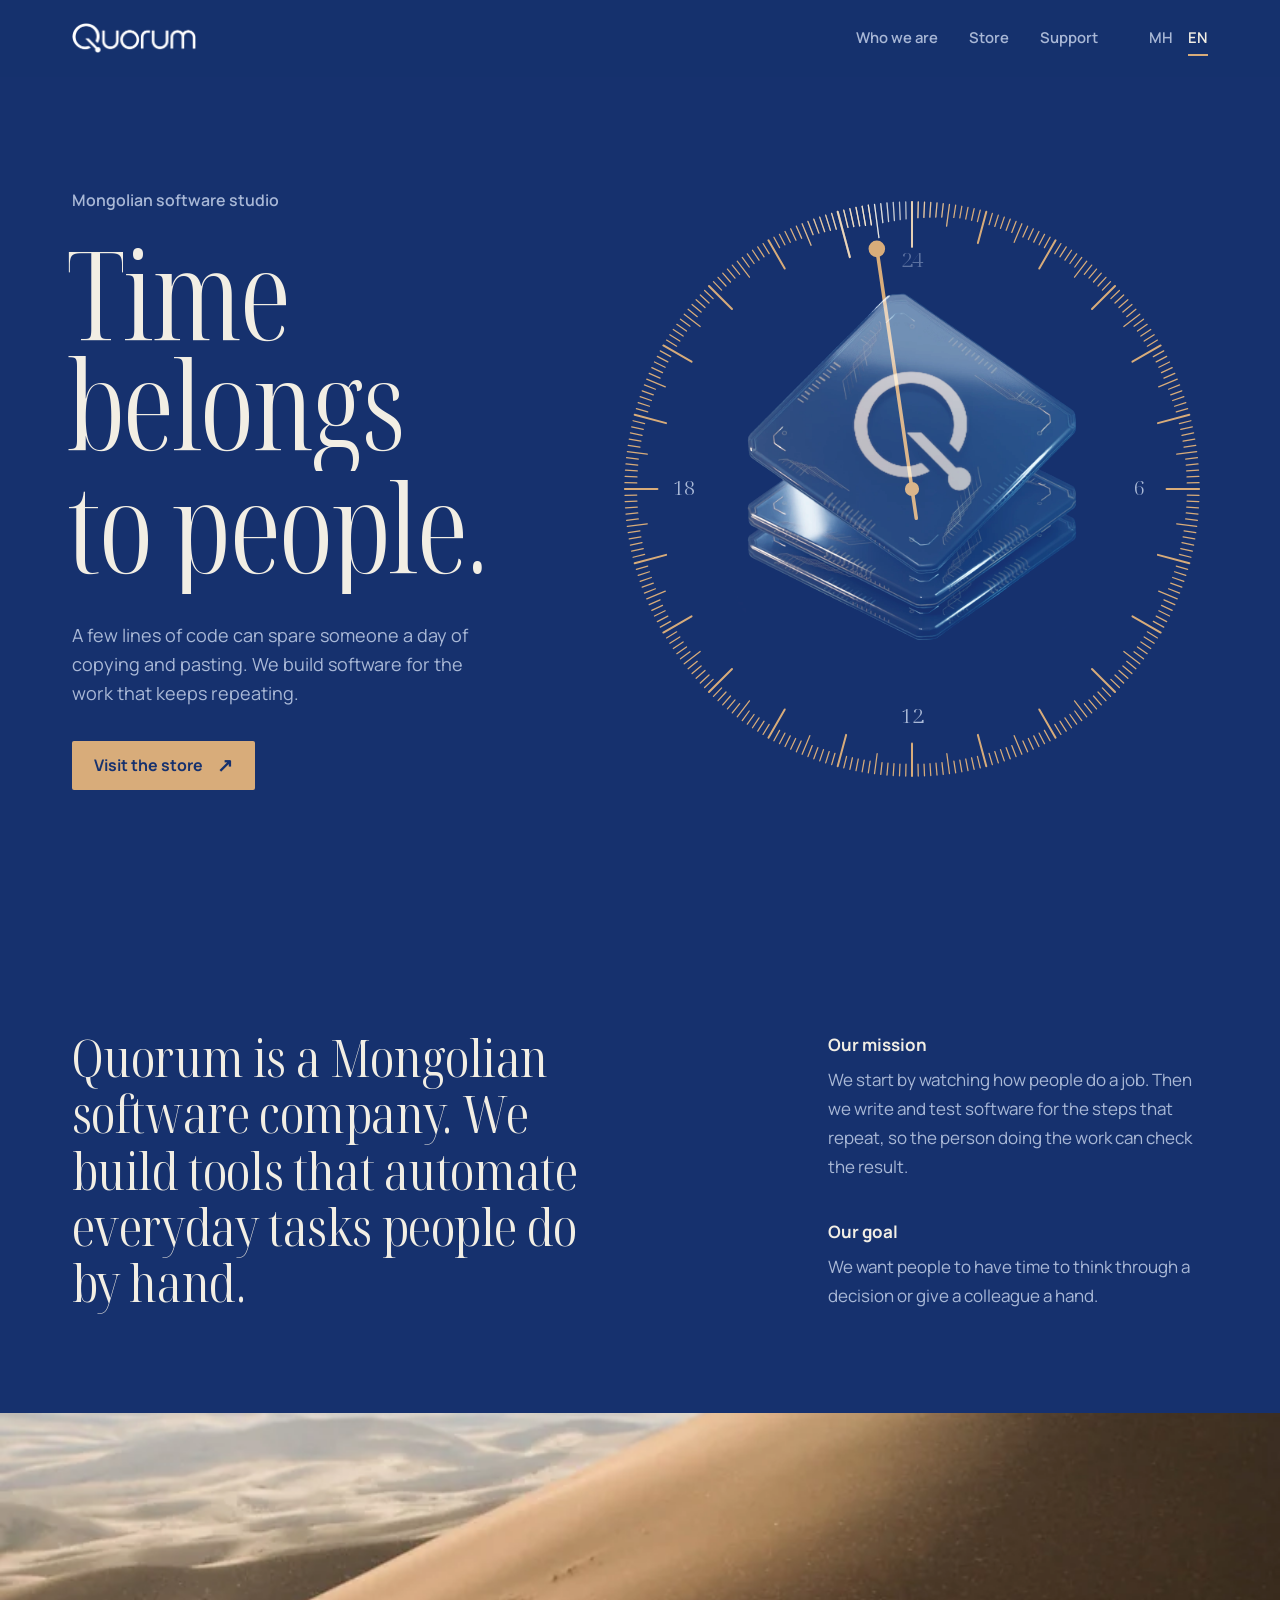
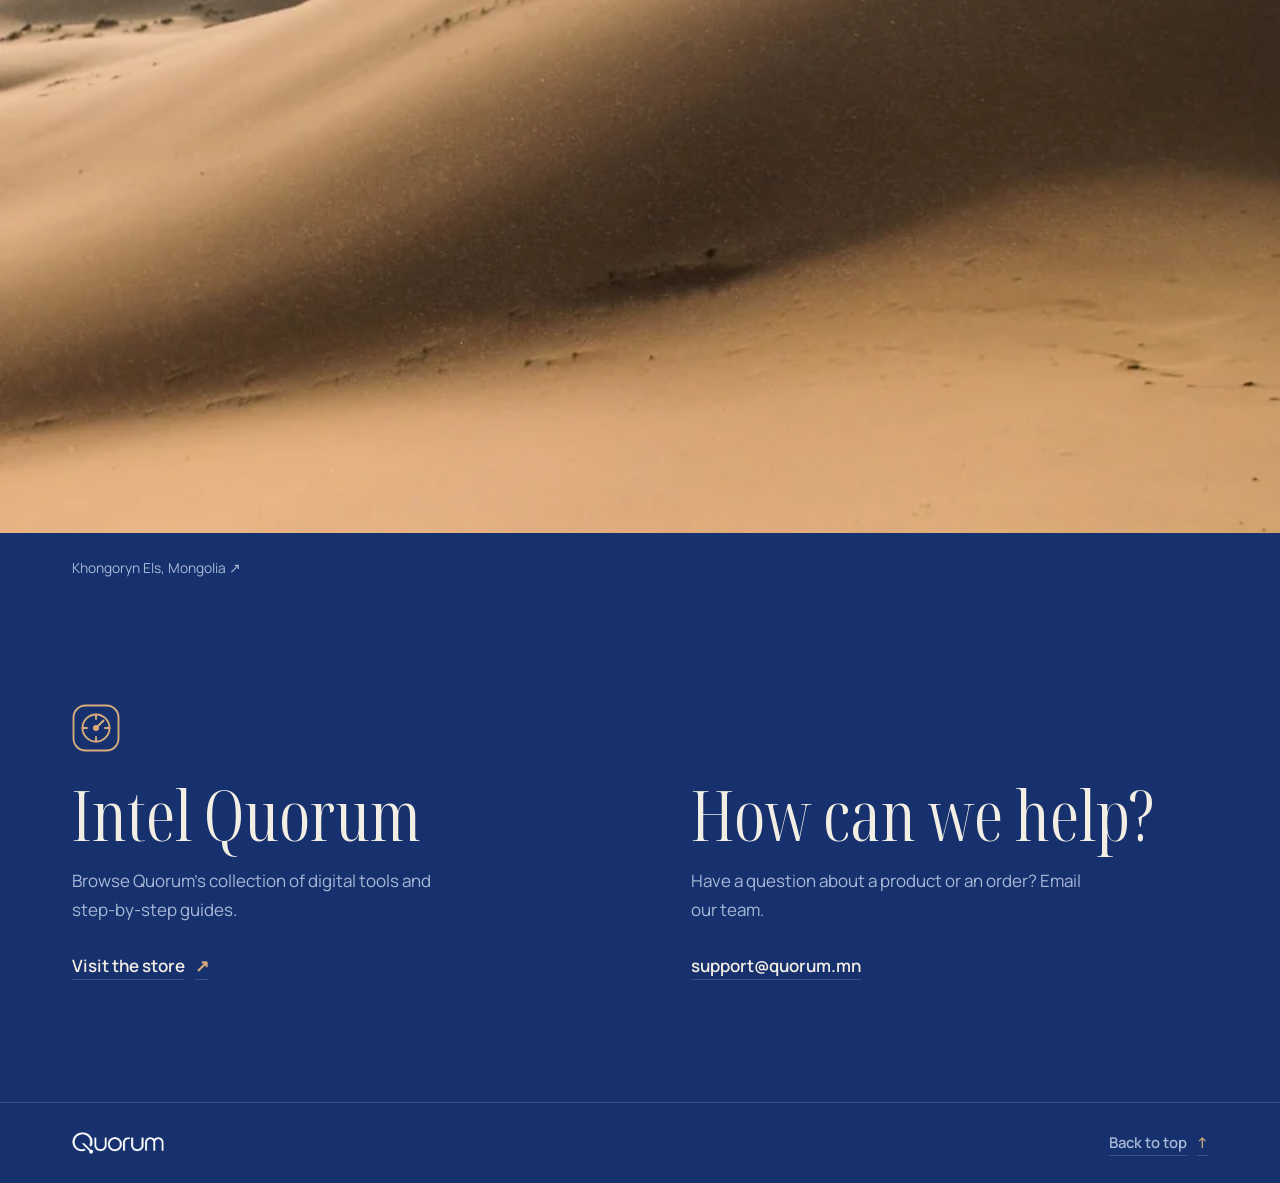
==== commit b5a99d57: "Redesign the landing page around a 24-hour dial Replace the gradient glass look with one cobalt fiel" ====
--- a/en/index.html
+++ b/en/index.html
@@ -5,7 +5,7 @@
   <meta name="viewport" content="width=device-width,initial-scale=1">
   <title>Quorum — Software made in Mongolia</title>
   <meta name="description" content="A few lines of code can spare someone a day of copying and pasting. We build software for the work that keeps repeating.">
-  <meta name="theme-color" content="#0b1014">
+  <meta name="theme-color" content="#16316e">
   <meta property="og:type" content="website">
   <meta property="og:title" content="Quorum — Software made in Mongolia">
   <meta property="og:description" content="A few lines of code can spare someone a day of copying and pasting. We build software for the work that keeps repeating.">
@@ -16,7 +16,8 @@
   <link rel="alternate" hreflang="en" href="https://quorum.mn/en/">
   <link rel="alternate" hreflang="x-default" href="https://quorum.mn/">
   <link rel="icon" href="../assets/quorum.png?v=2" type="image/png">
-  <link rel="stylesheet" href="../assets/site.css?v=glass2">
+  <link rel="stylesheet" href="../assets/site.css?v=dial1">
+  <script src="../assets/dial.js?v=dial1" defer></script>
 </head>
 <body id="top">
   <a class="skip" href="#content">Skip to content</a>
@@ -36,49 +37,44 @@
     <section class="hero" aria-labelledby="hero-title">
       <div class="hero-grid wrap">
         <div class="hero-copy">
-          <p class="eyebrow studio"><i aria-hidden="true"></i>Mongolian software studio</p>
-          <h1 id="hero-title"><span>Time belongs</span><em>to people.</em></h1>
+          <p class="studio">Mongolian software studio</p>
+          <h1 id="hero-title"><span class="line"><span>Time belongs</span></span> <span class="line"><span>to people.</span></span></h1>
           <p class="hero-desc">A few lines of code can spare someone a day of copying and pasting. We build software for the work that keeps repeating.</p>
           <a class="button" href="https://intel.quorum.mn/">Visit the store<span aria-hidden="true">↗</span></a>
         </div>
         <div class="instrument" aria-hidden="true">
-          <div class="circuit-board">
-            <i class="trace rail-in"></i><i class="trace rail-out"></i>
-            <i class="trace rail-in fine"></i><i class="trace rail-out fine"></i>
-            <img class="core" src="../assets/optical-core.webp?v=2" alt="" width="1152" height="1152" fetchpriority="high">
-            <i class="port in-port"></i><i class="port out-port"></i>
-          </div>
+          <canvas class="dial"></canvas>
+          <img class="core" src="../assets/optical-core.webp?v=2" alt="" width="1152" height="1152" fetchpriority="high">
         </div>
       </div>
     </section>
     <section id="story" class="story wrap" aria-labelledby="story-title">
-      <div class="story-copy">
-        <p class="eyebrow"><i aria-hidden="true"></i>Who we are</p>
-        <h2 id="story-title">Quorum is a Mongolian software company. We build tools that automate everyday tasks people do by hand.</h2>
-        <div class="principles">
-          <article><h3>Our mission</h3><p>We start by watching how people do a job. Then we write and test software for the steps that repeat, so the person doing the work can check the result.</p></article>
-          <article><h3>Our goal</h3><p>We want people to have time to think through a decision or give a colleague a hand.</p></article>
-        </div>
+      <h2 id="story-title">Quorum is a Mongolian software company. We build tools that automate everyday tasks people do by hand.</h2>
+      <div class="principles">
+        <article><h3>Our mission</h3><p>We start by watching how people do a job. Then we write and test software for the steps that repeat, so the person doing the work can check the result.</p></article>
+        <article><h3>Our goal</h3><p>We want people to have time to think through a decision or give a colleague a hand.</p></article>
       </div>
-      <figure class="place">
+    </section>
+    <figure class="place">
+      <div class="aperture">
         <picture>
           <source media="(max-width: 620px)" srcset="../assets/gobi-small.webp">
           <img src="../assets/gobi.webp" width="1920" height="1080" alt="Two hikers on a high dune above the rolling sands of Khongoryn Els." loading="lazy">
         </picture>
-        <figcaption><a href="https://commons.wikimedia.org/wiki/File:Hiking_in_Khongoryn_Els_(Unsplash).jpg">Khongoryn Els, Mongolia <span aria-hidden="true">↗</span></a></figcaption>
-      </figure>
-    </section>
+      </div>
+      <figcaption class="wrap"><a href="https://commons.wikimedia.org/wiki/File:Hiking_in_Khongoryn_Els_(Unsplash).jpg">Khongoryn Els, Mongolia <span aria-hidden="true">↗</span></a></figcaption>
+    </figure>
     <div class="destinations wrap">
       <section id="store" class="destination store" aria-labelledby="shop-title">
-        <i class="dial" aria-hidden="true"></i>
-        <p class="eyebrow">Store</p>
-        <h2 id="shop-title">Intel Quorum</h2><p>Browse Quorum’s collection of digital tools and step-by-step guides.</p>
+        <svg class="intel-dial" viewBox="0 0 32 32" aria-hidden="true"><rect x="1" y="1" width="30" height="30" rx="8"/><circle cx="16" cy="16" r="9"/><path d="M16 7v3m9 6h-3M16 25v-3M7 16h3"/><path class="needle" d="M16 16l5-5"/><circle class="pivot" cx="16" cy="16" r="2"/></svg>
+        <h2 id="shop-title">Intel Quorum</h2>
+        <p>Browse Quorum’s collection of digital tools and step-by-step guides.</p>
         <a class="text-link" href="https://intel.quorum.mn/">Visit the store <span aria-hidden="true">↗</span></a>
       </section>
       <section id="support" class="destination support" aria-labelledby="support-title">
-        <p class="eyebrow">Support</p>
-        <h2 id="support-title">How can we help?</h2><p>Have a question about a product or an order? Email our team.</p>
-        <a class="text-link" href="mailto:support@quorum.mn">support@quorum.mn <span aria-hidden="true">↗</span></a>
+        <h2 id="support-title">How can we help?</h2>
+        <p>Have a question about a product or an order? Email our team.</p>
+        <a class="text-link" href="mailto:support@quorum.mn">support@quorum.mn</a>
       </section>
     </div>
   </main>
--- a/assets/site.css
+++ b/assets/site.css
@@ -13,130 +13,145 @@
   font-style: normal; font-weight: 400 800; font-display: swap;
   unicode-range: U+0000-00FF,U+0131,U+0152-0153,U+02BB-02BC,U+02C6,U+02DA,U+02DC,U+0304,U+0308,U+0329,U+2000-206F,U+20AC,U+2122,U+2191,U+2193,U+2212,U+2215,U+FEFF,U+FFFD;
 }
+/* Display face. The Mongolian file carries only Ө ө Ү ү, the letters Mongolian adds to Russian Cyrillic. */
+@font-face {
+  font-family: "Noto Serif Display"; src: url("noto-serif-display-mongolian.woff2") format("woff2");
+  font-weight: 300 500; font-stretch: 62.5% 100%; font-display: swap;
+  unicode-range: U+04AE-04AF,U+04E8-04E9;
+}
+@font-face {
+  font-family: "Noto Serif Display"; src: url("noto-serif-display-cyrillic.woff2") format("woff2");
+  font-weight: 300 500; font-stretch: 62.5% 100%; font-display: swap;
+  unicode-range: U+0301,U+0400-045F,U+0490-0491,U+04B0-04B1,U+2116;
+}
+@font-face {
+  font-family: "Noto Serif Display"; src: url("noto-serif-display-latin.woff2") format("woff2");
+  font-weight: 300 500; font-stretch: 62.5% 100%; font-display: swap;
+  unicode-range: U+0000-00FF,U+0131,U+0152-0153,U+02BB-02BC,U+02C6,U+02DA,U+02DC,U+0304,U+0308,U+0329,U+2000-206F,U+20AC,U+2122,U+2191,U+2193,U+2212,U+2215,U+FEFF,U+FFFD;
+}
+
 :root {
   color-scheme: dark;
-  --ink: #0b1014; --white: #f2f4ef; --silver: #c3cccf; --muted: #a3b0b6;
-  --ice: #b7e9e8; --gold: #e8c894; --edge: rgb(198 224 229 / .2);
-  --gutter: clamp(20px, 5.8vw, 92px);
-  font: 400 100%/1.55 Manrope, "Segoe UI", sans-serif;
-  background: var(--ink); color: var(--white); scroll-behavior: smooth; scroll-padding-top: 90px;
+  --field: #16316e;   /* steppe cobalt: the one background */
+  --lume: #f2eee4;    /* text */
+  --steel: #a9b8d6;   /* secondary text, unswept ticks */
+  --dune: #d8ac7a;    /* Khongoryn Els sand: returned time, actions */
+  --rule: rgb(169 184 214 / .24);
+  --serif: "Noto Serif Display", "Didot", Georgia, serif;
+  --gutter: clamp(20px, 5.6vw, 88px);
+  font: 400 106.25%/1.6 Manrope, "Segoe UI", sans-serif;
+  background: var(--field); color: var(--lume);
+  scroll-behavior: smooth; scroll-padding-top: 88px;
 }
 * { box-sizing: border-box; }
-body, figure, h1, h2, h3, p { margin: 0; }
-a { color: inherit; text-decoration: none; }
-a, button { -webkit-tap-highlight-color: transparent; }
-button { color: inherit; font: inherit; }
-a:focus-visible, button:focus-visible { outline: 2px solid var(--ice); outline-offset: 5px; }
-::selection { background: var(--ice); color: var(--ink); }
-.wrap { width: min(100%, 1560px); margin-inline: auto; padding-inline: var(--gutter); }
-.skip { position: fixed; z-index: 10; left: 12px; top: -100px; background: var(--white); color: var(--ink); padding: 10px 20px; }
+body { margin: 0; background: var(--field); }
+figure, h1, h2, h3, p { margin: 0; }
+a { color: inherit; text-decoration: none; -webkit-tap-highlight-color: transparent; }
+a:focus-visible { outline: 2px solid var(--dune); outline-offset: 5px; border-radius: 2px; }
+::selection { background: var(--dune); color: var(--field); }
+.wrap { width: min(100%, 1520px); margin-inline: auto; padding-inline: var(--gutter); }
+.skip { position: fixed; z-index: 10; left: 12px; top: -100px; background: var(--lume); color: var(--field); padding: 10px 18px; }
 .skip:focus { top: 10px; }
-.mast { position: sticky; top: 0; z-index: 2; border-bottom: 1px solid var(--edge); background: linear-gradient(110deg, #1a242bde, #0d1216d9 58%, #212628d9); backdrop-filter: blur(22px) saturate(1.25); }
-.mast-inner { height: 78px; display: flex; align-items: center; gap: clamp(26px, 4.5vw, 76px); }
+
+/* Masthead: same blue as the page, so it only shows its edge once the page moves under it. */
+.mast { position: sticky; top: 0; z-index: 3; background: rgb(22 49 110 / .88); backdrop-filter: blur(16px); border-bottom: 1px solid transparent; }
+.mast-inner { height: 76px; display: flex; align-items: center; gap: clamp(24px, 4vw, 64px); }
 .wordmark { display: inline-flex; min-height: 44px; align-items: center; }
-.wordmark img { display: block; width: 136px; height: auto; }
-.main-nav { display: flex; align-items: center; gap: clamp(18px, 2.5vw, 40px); margin-left: auto; }
-.main-nav a, .text-link, .button { font-size: .89rem; font-weight: 620; }
-.main-nav a { color: var(--silver); padding-block: 11px; }
-.main-nav a:hover, .text-link:hover { color: white; text-decoration: underline; text-underline-offset: 5px; }
-.languages { display: flex; align-items: center; border-radius: 30px; padding: 3px; border: 1px solid var(--edge); background: #0a101489; }
-.languages a { border-radius: inherit; min-width: 38px; text-align: center; padding: 6px; color: var(--silver); font: 650 .74rem/1.45 Manrope, sans-serif; }
-.languages a[aria-current="page"] { color: #182328; background: linear-gradient(#f1f5f3,#aab9bb); box-shadow: inset 0 1px white; }
-.hero {
-  position: relative; isolation: isolate; overflow: hidden;
-  background: radial-gradient(ellipse at 72% 40%, #22343a80, transparent 44%), radial-gradient(ellipse at 100% 80%, #35322658, transparent 34%), linear-gradient(115deg, #0a0e13, #10181d 68%, #0d1216);
-  border-bottom: 1px solid var(--edge);
-}
-.hero::before { content: ""; position: absolute; inset: 0; z-index: -1; background-image: radial-gradient(#c2dae04a .65px, transparent .8px); background-size: 21px 21px; mask-image: linear-gradient(90deg, transparent 23%, #0004 59%, #0009); }
-.hero-grid { display: grid; grid-template-columns: 1fr 1fr; align-items: center; position: relative; min-height: clamp(470px, 42vw, 640px); }
-.hero-copy { z-index: 1; padding-block: clamp(48px, 5vw, 78px); }
-.eyebrow { font: 600 .72rem/1.45 ui-monospace, Consolas, monospace; text-transform: uppercase; letter-spacing: .12em; color: var(--silver); }
-.eyebrow { display: flex; align-items: center; gap: 11px; }
-.eyebrow > i { position: relative; width: 22px; height: 1px; background: var(--gold); flex: none; }
-.eyebrow > i::after { content: ""; position: absolute; right: 0; top: -2px; width: 5px; height: 5px; background: var(--gold); border-radius: 100%; box-shadow: 0 0 9px #f0d09a65; }
-h1 { font-size: clamp(3.7rem, 6.55vw, 6.8rem); line-height: 1.01; letter-spacing: -.058em; word-spacing: .055em; font-weight: 510; margin: .26em 0 .28em -.055em; }
-html:lang(mn) h1 { letter-spacing: -.046em; }
-h1 span, h1 em { display: block; }
-h1 em { font-weight: 500; font-style: normal; padding: 0 .045em .07em 0; color: var(--ice); background: linear-gradient(102deg, #f3e2c6, #cad7d0 45%, #a6d8dd 75%); background-clip: text; -webkit-text-fill-color: transparent; width: fit-content; }
-.hero-desc { font-size: clamp(1.05rem, 1.3vw, 1.25rem); line-height: 1.62; max-width: 42ch; color: var(--silver); text-wrap: pretty; }
-.hero-copy .button { margin-top: clamp(22px, 2.3vw, 35px); }
-.button, .text-link { display: inline-flex; align-items: center; min-height: 44px; gap: 13px; }
-.button { min-height: 47px; padding: 11px 18px; color: #142027; border: 1px solid #e9f0ef; border-radius: 8px; background: linear-gradient(170deg, #f9faf3 8%, #c2d1d0 70%, #abbfc1); box-shadow: inset 0 -2px 3px #52636939, 0 5px 22px #0005; }
-.button span { font-size: 1.1rem; line-height: 1; }
-.button:hover { background: #fffdf5; }
-.text-link { color: var(--silver); }
-.text-link span { color: var(--ice); }
-.instrument { align-self: stretch; position: relative; min-width: 0; }
-.circuit-board { position: absolute; width: 104%; aspect-ratio: 1; left: 52%; top: 52%; transform: translate(-50%,-50%); mix-blend-mode: screen; }
-.core { width: 100%; height: 100%; display: block; mix-blend-mode: screen; mask-image: radial-gradient(ellipse closest-side, black 87%, transparent 100%); }
-.trace { position: absolute; z-index: -1; height: 1px; width: 22%; background: linear-gradient(90deg, transparent, #97dce39e); transform-origin: right; }
-.rail-in { right: 86.2%; top: 55.9%; transform: rotate(-17deg); }
-.rail-out { left: 86.2%; top: 54.1%; transform-origin: left; transform: rotate(-17deg); background: linear-gradient(90deg,#e5c5989e,transparent); }
-.trace.fine { margin-top: 6px; opacity: .36; }
-.trace:not(.fine)::after { content: ""; position: absolute; inset: -1px 0; background: linear-gradient(90deg, transparent 15%, #cef7f7 85%, white); border-radius: 3px; width: 23%; opacity: 0; filter: drop-shadow(0 0 4px #8bdfed); }
-.rail-out:not(.fine)::after { background: linear-gradient(90deg, transparent, #ffe0b0); }
-.port { position: absolute; display: block; width: 5px; height: 5px; border-radius: 50%; background: #d0f8fa; box-shadow: 0 0 9px 2px #8be2e69c; }
-.in-port { left: 13.8%; top: 55.9%; translate: -50% -50%; }
-.out-port { left: 86.2%; top: 54.1%; translate: -50% -50%; background: #ffe3ae; box-shadow: 0 0 9px 2px #f8cd7b80; }
-.story { padding-block: clamp(68px, 8vw, 128px); display: grid; grid-template-columns: 1.38fr .78fr; align-items: center; gap: clamp(32px, 6.5vw, 105px); }
-.story h2 { font-size: clamp(2rem, 3.25vw, 3.65rem); font-weight: 470; line-height: 1.15; letter-spacing: -.052em; margin: 24px 0 32px; text-wrap: pretty; }
-.principles { display: grid; grid-template-columns: 1fr 1fr; gap: 8%; padding-top: 22px; border-top: 1px solid var(--edge); }
-.principles h3 { font-size: 1rem; font-weight: 650; margin-bottom: 8px; }
-.principles p, .destination > p:not(.eyebrow) { font-size: .98rem; line-height: 1.7; color: var(--muted); text-wrap: pretty; }
-.place { position: relative; overflow: hidden; border: 1px solid var(--edge); border-radius: 13px; background: #192026; }
-.place img { width: 100%; display: block; aspect-ratio: 1.06; height: auto; object-fit: cover; object-position: 68% 50%; filter: saturate(.72); }
-.place figcaption { position: absolute; bottom: 13px; left: 13px; border-radius: 6px; border: 1px solid #ffffff54; color: white; background: #111a20b8; backdrop-filter: blur(12px); font-size: .72rem; }
-.place figcaption a { display: block; padding: 8px 12px; }
-.destinations { display: grid; grid-template-columns: 1fr 1fr; gap: 18px; padding-bottom: clamp(55px, 6vw, 100px); }
-.destination { position: relative; overflow: hidden; isolation: isolate; padding: clamp(24px, 3vw, 48px); border-radius: 14px; border: 1px solid var(--edge); box-shadow: inset 0 1px #f3fcff14; background: linear-gradient(140deg,#1b272d,#11191f 73%); }
-.support { background: linear-gradient(132deg,#242726,#141b1e 76%); }
-.destination .eyebrow { color: var(--ice); }
-.support .eyebrow { color: var(--gold); }
-.destination h2 { font-weight: 520; font-size: clamp(2rem, 3.25vw, 3.7rem); line-height: 1.1; letter-spacing: -.056em; margin: 20px 0 13px; }
-.destination > p { max-width: 40ch; }
-.destination .text-link { margin-top: 17px; }
-.dial { display: block; position: absolute; right: -5%; top: 12%; z-index: -1; width: 37%; aspect-ratio: 1; transform: rotate(-14deg); background: #9cdbe3; opacity: .15; mask: url("intel-dial.svg") center/contain no-repeat; }
-.footer { display: flex; align-items: center; justify-content: space-between; padding-block: 21px; border-top: 1px solid var(--edge); }
-.footer img { width: 93px; }
-@keyframes signal-travel { 0% {transform:translateX(0);opacity:0} 15%,77% {opacity:1} 100% {transform:translateX(263%);opacity:0} }
-@keyframes arrive { from {transform:translateY(13px); opacity:.2} to {transform:none;opacity:1} }
+.wordmark img { display: block; width: 124px; height: auto; }
+.main-nav { display: flex; gap: clamp(18px, 2.4vw, 38px); margin-left: auto; }
+.main-nav a, .languages a { font-size: .875rem; font-weight: 600; color: var(--steel); padding-block: 12px; transition: color .2s; }
+.main-nav a:hover, .languages a:hover { color: var(--lume); }
+.languages { display: flex; gap: 14px; }
+.languages a { position: relative; letter-spacing: .02em; }
+.languages a[aria-current="page"] { color: var(--lume); }
+.languages a[aria-current="page"]::after { content: ""; position: absolute; left: 0; right: 0; bottom: 6px; height: 2px; background: var(--dune); }
+
+/* Hero */
+.hero { overflow: hidden; }
+.hero-grid { display: grid; grid-template-columns: minmax(0, 5fr) minmax(0, 6fr); align-items: center; gap: clamp(24px, 4vw, 72px); min-height: min(calc(100svh - 76px), 960px); padding-block: clamp(40px, 5vw, 72px); }
+.studio { font-size: .9375rem; font-weight: 600; color: var(--steel); }
+h1 { font: 340 clamp(4.4rem, 9.6vw, 9.75rem)/.9 var(--serif); font-stretch: 62.5%; letter-spacing: -.012em; margin: .2em 0 .32em -.04em; }
+h1 .line { display: block; overflow: hidden; padding: .12em 0 .1em; margin: -.12em 0 -.1em; }
+h1 .line > span { display: block; }
+.hero-desc { font-size: clamp(1.0625rem, 1.25vw, 1.25rem); line-height: 1.6; max-width: 38ch; color: var(--steel); text-wrap: pretty; }
+.button { display: inline-flex; align-items: center; gap: 14px; min-height: 48px; margin-top: clamp(28px, 2.6vw, 40px); padding: 12px 22px; border-radius: 2px; background: var(--dune); color: var(--field); font-weight: 700; font-size: .9375rem; transition: background-color .2s; }
+.button span { font-size: 1.1rem; line-height: 1; transition: translate .25s; }
+.button:hover { background: var(--lume); }
+.button:hover span { translate: 2px -2px; }
+.instrument { position: relative; aspect-ratio: 1; width: min(100%, calc(100svh - 150px)); justify-self: end; }
+.dial { position: absolute; inset: 0; width: 100%; height: 100%; }
+/* The render's black ground vanishes under screen blending; the hand drawn beneath shows through the glass. */
+.core { position: absolute; left: 12%; top: 11%; width: 76%; height: auto; mix-blend-mode: screen; filter: contrast(1.14); clip-path: circle(47%); pointer-events: none; }
+
+/* Story */
+.story { display: grid; grid-template-columns: minmax(0, 7fr) minmax(0, 4fr); align-items: end; gap: clamp(36px, 7vw, 120px); padding-block: clamp(80px, 10vw, 168px) clamp(64px, 8vw, 128px); }
+.story h2 { font: 360 clamp(2.125rem, 4vw, 3.75rem)/1.1 var(--serif); font-stretch: 75%; letter-spacing: -.008em; text-wrap: pretty; max-width: 22ch; }
+.principles { display: grid; gap: 36px; }
+.principles h3 { font-size: 1rem; font-weight: 700; margin-bottom: 8px; }
+.principles p, .destination p { color: var(--steel); line-height: 1.7; text-wrap: pretty; max-width: 40ch; }
+
+/* Photograph: opens from the dial's round window to the full landscape as it scrolls in. */
+.aperture { overflow: hidden; }
+.aperture img { display: block; width: 100%; height: auto; aspect-ratio: 16 / 9; max-height: 88svh; object-fit: cover; object-position: 70% 50%; }
+.place figcaption { padding-top: 14px; font-size: .8125rem; }
+.place figcaption a { color: var(--steel); display: inline-block; padding-block: 10px; }
+.place figcaption a:hover { color: var(--lume); }
+
+/* Store and support */
+.destinations { display: grid; grid-template-columns: 1fr 1fr; gap: clamp(40px, 8vw, 140px); padding-block: clamp(72px, 9vw, 150px); }
+.destination h2 { font: 360 clamp(2.75rem, 5.4vw, 5rem)/1 var(--serif); font-stretch: 62.5%; margin-bottom: 18px; }
+.intel-dial { display: block; width: 48px; height: 48px; margin-bottom: 28px; fill: none; stroke: var(--dune); stroke-width: 1.25; stroke-linecap: round; }
+.intel-dial .pivot { fill: var(--dune); stroke: none; }
+.intel-dial .needle { transform-origin: 16px 16px; transition: rotate .7s cubic-bezier(.3, 1.6, .5, 1); }
+.store:hover .needle, .store:focus-within .needle { rotate: 90deg; }
+.support { padding-top: 76px; }
+.text-link { display: inline-flex; align-items: center; gap: 10px; min-height: 44px; margin-top: 18px; font-weight: 600; text-decoration: underline 1px var(--rule); text-underline-offset: 7px; transition: text-decoration-color .2s; }
+.text-link:hover { text-decoration-color: var(--dune); }
+.text-link span { color: var(--dune); text-decoration: none; }
+
+.footer { display: flex; align-items: center; justify-content: space-between; padding-block: 18px; border-top: 1px solid var(--rule); }
+.footer .wordmark img { width: 92px; }
+.footer .text-link { margin: 0; font-size: .875rem; color: var(--steel); }
+
+/* Motion: one load sequence in the hero (the dial is drawn by dial.js), plus scroll-linked reveals. */
+@keyframes rise { from { translate: 0 108%; } }
+@keyframes appear { from { opacity: 0; } }
+@keyframes settle-in { from { opacity: 0; scale: .9; } }
+@keyframes aperture { from { clip-path: circle(14%); } to { clip-path: circle(72%); } }
+@keyframes drift { from { scale: 1.2; } }
+@keyframes mast-edge { to { border-bottom-color: var(--rule); } }
 @media (prefers-reduced-motion: no-preference) {
-  .hero-copy h1 { animation: arrive .65s ease-out both; }
-  .rail-in:not(.fine)::after { animation: signal-travel 1.25s ease-in .1s both; }
-  .rail-out:not(.fine)::after { animation: signal-travel 1.25s ease-out 1.8s both; }
-}
-@media (max-width: 1000px) {
-  .hero-grid { grid-template-columns: 1.08fr 1fr; }
-  .story { grid-template-columns: 1.4fr .7fr; gap: 24px; }
-}
-@media (max-width: 740px) {
-  .mast-inner { height: 65px; gap: 16px; }
-  .wordmark img { width: 109px; }
-  .main-nav { gap: 0; }.main-nav a:not(:last-child) { display:none; }
-  .main-nav a { font-size:.8rem; }
-  .languages a { min-width: 33px; }
-  .hero-grid { grid-template-columns: 1fr; }
-  .hero-copy { padding-block: 47px 0; }
-  h1 { font-size: clamp(3.45rem,10.4vw,5rem); }
-  .hero-desc { font-size: 1rem; max-width: 41ch; }
-  .eyebrow { font-size: .65rem; }
-  .instrument { height: clamp(245px, 75vw, 380px); margin: 14px 0 9px; }
-  .circuit-board { width: min(100%, 410px); left: 50%; }
-  .story { grid-template-columns: 1fr; gap: 30px; padding-block: 51px; }
-  .story h2 { margin: 18px 0 25px; }
-  .place img { aspect-ratio:2.1; object-position:50% 42%; }
-  .destinations { grid-template-columns:1fr; gap:12px; }
-  .footer img { width:87px; }
-}
-@media (max-width: 420px) {
-  .principles { grid-template-columns:1fr; gap:20px; }
-  .studio { letter-spacing:.06em; }
-  .mast-inner { gap:11px; }
+  h1 .line > span { animation: rise 1s cubic-bezier(.2, .8, .1, 1) both; }
+  h1 .line + .line > span { animation-delay: .14s; }
+  .studio, .hero-desc, .hero-copy .button { animation: appear .9s ease-out .55s both; }
+  .core { animation: settle-in 1.6s cubic-bezier(.2, .8, .2, 1) .25s both; }
+  @supports (animation-timeline: view()) {
+    .place { view-timeline-name: --place; }
+    .aperture { animation: aperture linear both; animation-timeline: --place; animation-range: entry 10% cover 50%; }
+    .aperture img { animation: drift linear both; animation-timeline: --place; animation-range: entry 0% cover 60%; }
+    .mast { animation: mast-edge linear both; animation-timeline: scroll(); animation-range: 0 160px; }
+  }
 }
 @media (prefers-reduced-motion: reduce) {
   :root { scroll-behavior: auto; }
+  .mast { border-bottom-color: var(--rule); }
+}
+
+@media (max-width: 1000px) {
+  .hero-grid { grid-template-columns: minmax(0, 1fr) minmax(0, 1fr); }
+  .story { grid-template-columns: 1fr; align-items: start; }
+}
+@media (max-width: 760px) {
+  .mast-inner { height: 64px; gap: 16px; }
+  .wordmark img { width: 104px; }
+  .main-nav a:not(:last-child) { display: none; }
+  .hero-grid { grid-template-columns: 1fr; min-height: 0; padding-block: 16px 56px; gap: 20px; }
+  h1 { font-size: clamp(3.75rem, 19vw, 6.5rem); }
+  .instrument { order: -1; width: min(84%, 420px); justify-self: center; }
+  .aperture img { aspect-ratio: 4 / 5; object-position: 86% 50%; }
+  .destinations { grid-template-columns: 1fr; }
+  .support { padding-top: 0; }
 }
 @media (forced-colors: active) {
-  h1 em { -webkit-text-fill-color: currentColor; }
-  .wordmark { background: #111417; forced-color-adjust:none; }
+  .wordmark { background: Canvas; forced-color-adjust: none; }
 }
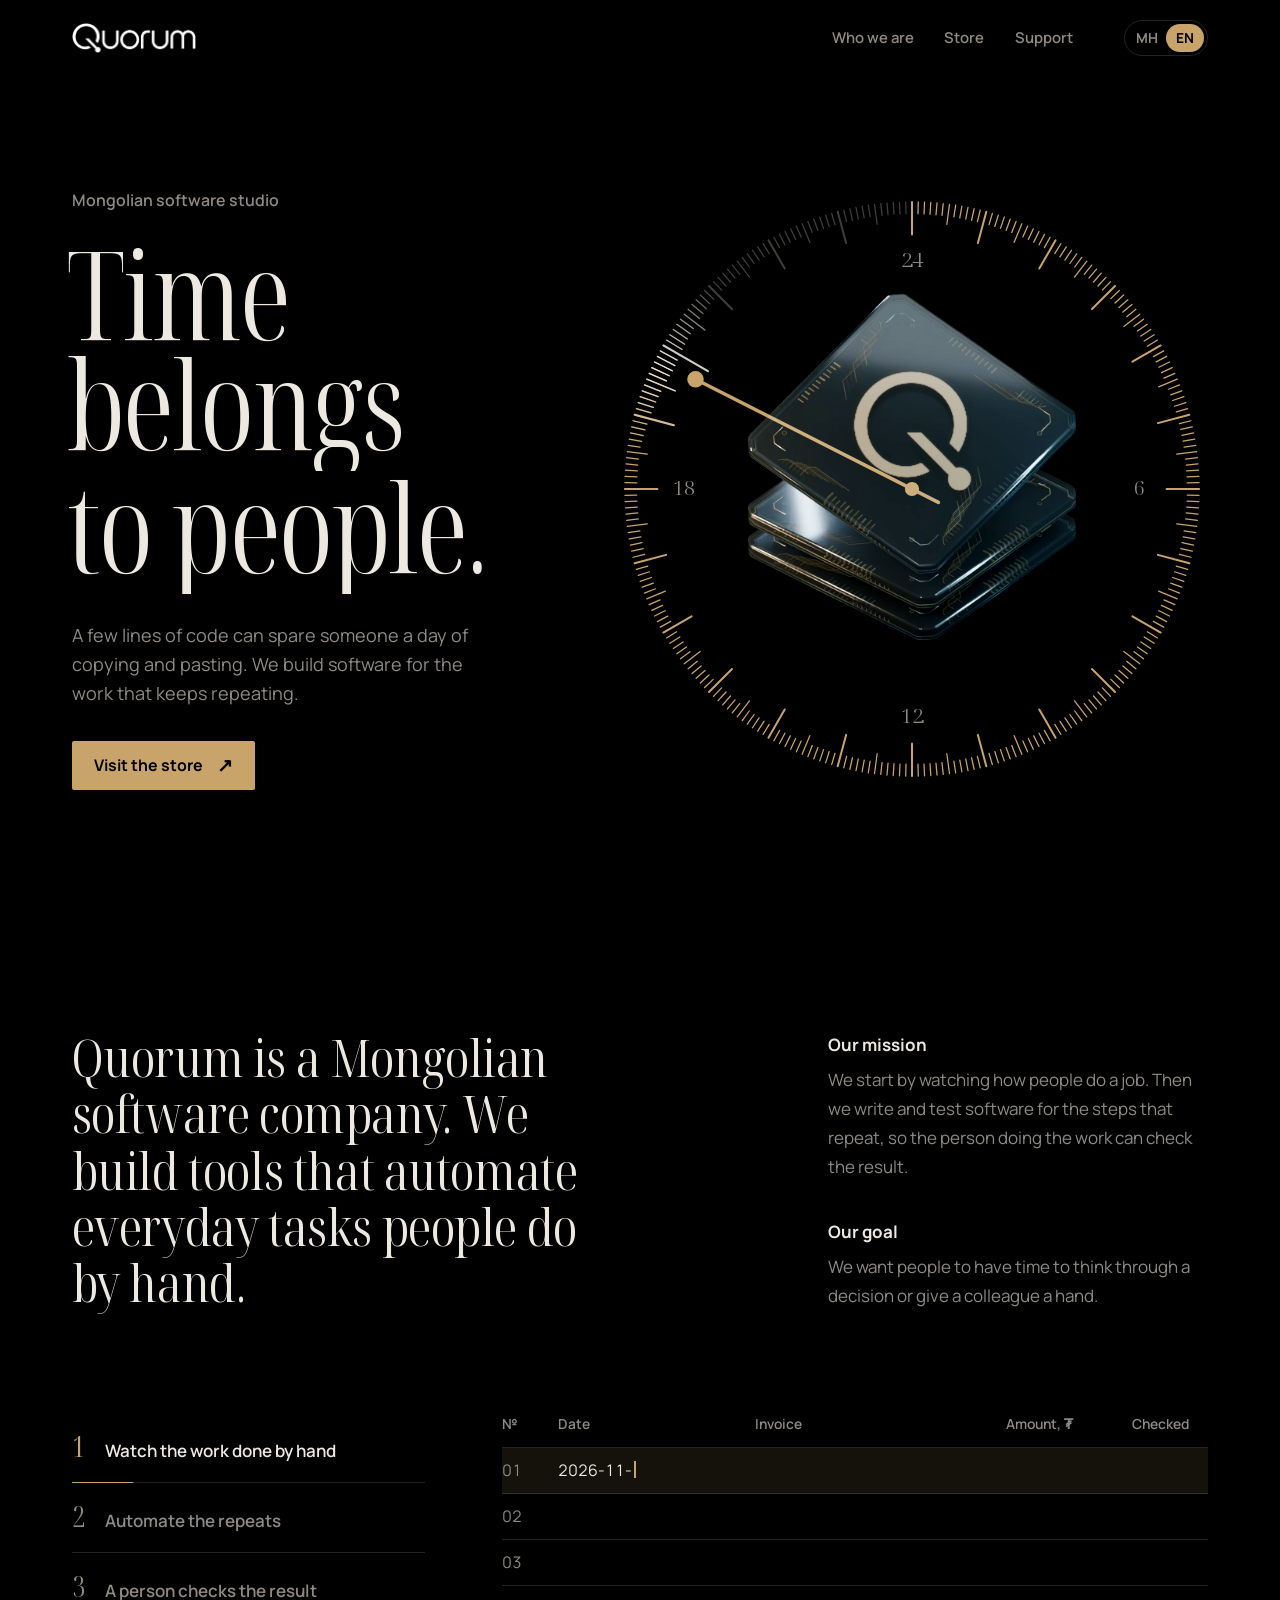
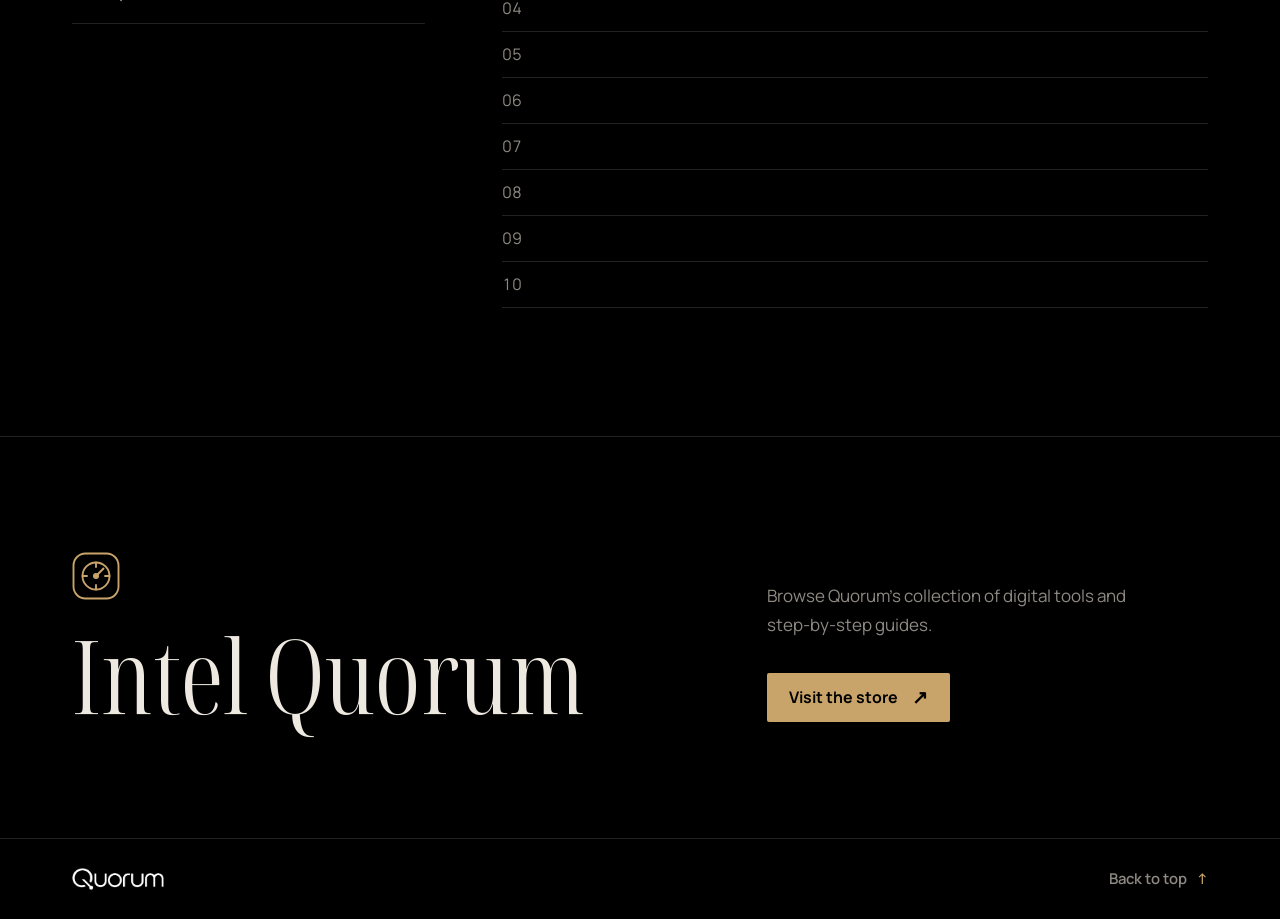
==== commit ef7341f7: "Move to black and brass, add a support page and an animated ledger Black page with brass from the gl" ====
--- a/en/index.html
+++ b/en/index.html
@@ -5,7 +5,7 @@
   <meta name="viewport" content="width=device-width,initial-scale=1">
   <title>Quorum — Software made in Mongolia</title>
   <meta name="description" content="A few lines of code can spare someone a day of copying and pasting. We build software for the work that keeps repeating.">
-  <meta name="theme-color" content="#16316e">
+  <meta name="theme-color" content="#000000">
   <meta property="og:type" content="website">
   <meta property="og:title" content="Quorum — Software made in Mongolia">
   <meta property="og:description" content="A few lines of code can spare someone a day of copying and pasting. We build software for the work that keeps repeating.">
@@ -16,8 +16,8 @@
   <link rel="alternate" hreflang="en" href="https://quorum.mn/en/">
   <link rel="alternate" hreflang="x-default" href="https://quorum.mn/">
   <link rel="icon" href="../assets/quorum.png?v=2" type="image/png">
-  <link rel="stylesheet" href="../assets/site.css?v=dial1">
-  <script src="../assets/dial.js?v=dial1" defer></script>
+  <link rel="stylesheet" href="../assets/site.css?v=brass1">
+  <script src="../assets/site.js?v=brass1" defer></script>
 </head>
 <body id="top">
   <a class="skip" href="#content">Skip to content</a>
@@ -25,12 +25,11 @@
     <div class="wrap mast-inner">
       <a class="wordmark" href="../en/"><img src="../assets/wordmark.webp" alt="Quorum" width="504" height="121"></a>
       <nav class="main-nav" aria-label="Main navigation">
-        <a href="#story">Who we are</a><a href="#store">Store</a><a href="#support">Support</a>
+        <a href="../en/#story">Who we are</a><a href="../en/#store">Store</a><a href="../en/support/" aria-current="false">Support</a>
       </nav>
-      <nav class="languages" aria-label="Language">
-        <a href="../" lang="mn" hreflang="mn" aria-label="Монгол" aria-current="false">МН</a>
-        <a href="../en/" lang="en" hreflang="en" aria-label="English" aria-current="page">EN</a>
-      </nav>
+      <a class="lang-switch" href="../" hreflang="mn" lang="mn" aria-label="Монгол">
+        <i class="knob" aria-hidden="true"></i><span aria-hidden="true">МН</span><span aria-hidden="true">EN</span>
+      </a>
     </div>
   </header>
   <main id="content">
@@ -55,31 +54,35 @@
         <article><h3>Our goal</h3><p>We want people to have time to think through a decision or give a colleague a hand.</p></article>
       </div>
     </section>
-    <figure class="place">
-      <div class="aperture">
-        <picture>
-          <source media="(max-width: 620px)" srcset="../assets/gobi-small.webp">
-          <img src="../assets/gobi.webp" width="1920" height="1080" alt="Two hikers on a high dune above the rolling sands of Khongoryn Els." loading="lazy">
-        </picture>
+    <figure class="sheet wrap">
+      <figcaption>
+        <ol class="steps">
+          <li>Watch the work done by hand</li>
+          <li>Automate the repeats</li>
+          <li>A person checks the result</li>
+        </ol>
+      </figcaption>
+      <div class="ledger" aria-hidden="true">
+        <table>
+          <thead><tr><th>№</th><th>Date</th><th>Invoice</th><th>Amount, ₮</th><th>Checked</th></tr></thead>
+          <tbody></tbody>
+        </table>
       </div>
-      <figcaption class="wrap"><a href="https://commons.wikimedia.org/wiki/File:Hiking_in_Khongoryn_Els_(Unsplash).jpg">Khongoryn Els, Mongolia <span aria-hidden="true">↗</span></a></figcaption>
     </figure>
-    <div class="destinations wrap">
-      <section id="store" class="destination store" aria-labelledby="shop-title">
+    <section id="store" class="store wrap" aria-labelledby="shop-title">
+      <div>
         <svg class="intel-dial" viewBox="0 0 32 32" aria-hidden="true"><rect x="1" y="1" width="30" height="30" rx="8"/><circle cx="16" cy="16" r="9"/><path d="M16 7v3m9 6h-3M16 25v-3M7 16h3"/><path class="needle" d="M16 16l5-5"/><circle class="pivot" cx="16" cy="16" r="2"/></svg>
         <h2 id="shop-title">Intel Quorum</h2>
+      </div>
+      <div>
         <p>Browse Quorum’s collection of digital tools and step-by-step guides.</p>
-        <a class="text-link" href="https://intel.quorum.mn/">Visit the store <span aria-hidden="true">↗</span></a>
-      </section>
-      <section id="support" class="destination support" aria-labelledby="support-title">
-        <h2 id="support-title">How can we help?</h2>
-        <p>Have a question about a product or an order? Email our team.</p>
-        <a class="text-link" href="mailto:support@quorum.mn">support@quorum.mn</a>
-      </section>
-    </div>
+        <a class="button" href="https://intel.quorum.mn/">Visit the store<span aria-hidden="true">↗</span></a>
+      </div>
+    </section>
+
   </main>
   <footer class="wrap footer">
-    <a class="wordmark" href="#top"><img src="../assets/wordmark.webp" width="504" height="121" alt="Quorum"></a>
+    <a class="wordmark" href="../en/"><img src="../assets/wordmark.webp" width="504" height="121" alt="Quorum"></a>
     <a class="text-link" href="#top">Back to top <span aria-hidden="true">↑</span></a>
   </footer>
 </body>
--- a/assets/site.css
+++ b/assets/site.css
@@ -32,11 +32,11 @@
 
 :root {
   color-scheme: dark;
-  --field: #16316e;   /* steppe cobalt: the one background */
-  --lume: #f2eee4;    /* text */
-  --steel: #a9b8d6;   /* secondary text, unswept ticks */
-  --dune: #d8ac7a;    /* Khongoryn Els sand: returned time, actions */
-  --rule: rgb(169 184 214 / .24);
+  --field: #000;      /* true black, so the glass render has no frame */
+  --lume: #ede9e1;    /* bone: text */
+  --muted: #8e8a82;   /* secondary text, unswept ticks */
+  --brass: #c9a46a;   /* the render's gold traces: returned time, actions */
+  --rule: rgb(237 233 225 / .14);
   --serif: "Noto Serif Display", "Didot", Georgia, serif;
   --gutter: clamp(20px, 5.6vw, 88px);
   font: 400 106.25%/1.6 Manrope, "Segoe UI", sans-serif;
@@ -47,99 +47,131 @@
 body { margin: 0; background: var(--field); }
 figure, h1, h2, h3, p { margin: 0; }
 a { color: inherit; text-decoration: none; -webkit-tap-highlight-color: transparent; }
-a:focus-visible { outline: 2px solid var(--dune); outline-offset: 5px; border-radius: 2px; }
-::selection { background: var(--dune); color: var(--field); }
+a:focus-visible { outline: 2px solid var(--brass); outline-offset: 5px; border-radius: 2px; }
+::selection { background: var(--brass); color: #000; }
 .wrap { width: min(100%, 1520px); margin-inline: auto; padding-inline: var(--gutter); }
-.skip { position: fixed; z-index: 10; left: 12px; top: -100px; background: var(--lume); color: var(--field); padding: 10px 18px; }
+.skip { position: fixed; z-index: 10; left: 12px; top: -100px; background: var(--lume); color: #000; padding: 10px 18px; }
 .skip:focus { top: 10px; }
 
-/* Masthead: same blue as the page, so it only shows its edge once the page moves under it. */
-.mast { position: sticky; top: 0; z-index: 3; background: rgb(22 49 110 / .88); backdrop-filter: blur(16px); border-bottom: 1px solid transparent; }
+/* Masthead */
+.mast { position: sticky; top: 0; z-index: 3; background: rgb(0 0 0 / .92); backdrop-filter: blur(16px); border-bottom: 1px solid transparent; view-transition-name: mast; }
 .mast-inner { height: 76px; display: flex; align-items: center; gap: clamp(24px, 4vw, 64px); }
 .wordmark { display: inline-flex; min-height: 44px; align-items: center; }
 .wordmark img { display: block; width: 124px; height: auto; }
 .main-nav { display: flex; gap: clamp(18px, 2.4vw, 38px); margin-left: auto; }
-.main-nav a, .languages a { font-size: .875rem; font-weight: 600; color: var(--steel); padding-block: 12px; transition: color .2s; }
-.main-nav a:hover, .languages a:hover { color: var(--lume); }
-.languages { display: flex; gap: 14px; }
-.languages a { position: relative; letter-spacing: .02em; }
-.languages a[aria-current="page"] { color: var(--lume); }
-.languages a[aria-current="page"]::after { content: ""; position: absolute; left: 0; right: 0; bottom: 6px; height: 2px; background: var(--dune); }
+.main-nav a { position: relative; font-size: .875rem; font-weight: 600; color: var(--muted); padding-block: 12px; transition: color .2s; }
+.main-nav a:hover, .main-nav a[aria-current="page"] { color: var(--lume); }
+.main-nav a[aria-current="page"]::after { content: ""; position: absolute; left: 0; right: 0; bottom: 6px; height: 2px; background: var(--brass); }
+
+/* One button for both languages: the brass knob sits on the current one and slides across on the way to the other. */
+.lang-switch { position: relative; display: grid; grid-template-columns: 1fr 1fr; min-height: 36px; padding: 3px; border: 1px solid var(--rule); border-radius: 999px; font-size: .8125rem; font-weight: 700; letter-spacing: .02em; transition: border-color .2s; }
+.lang-switch span { position: relative; z-index: 1; display: grid; place-items: center; min-width: 38px; color: var(--muted); transition: color .2s; }
+.lang-switch .knob { position: absolute; top: 3px; bottom: 3px; left: 3px; width: calc(50% - 3px); border-radius: inherit; background: var(--brass); transition: translate .35s cubic-bezier(.3, 1.4, .5, 1); view-transition-name: lang-knob; }
+html:lang(en) .lang-switch .knob { translate: 100%; }
+html:lang(mn) .lang-switch span:first-of-type, html:lang(en) .lang-switch span:last-of-type { color: #000; }
+.lang-switch:hover { border-color: var(--muted); }
+.lang-switch:hover span { color: var(--lume); }
+html:lang(mn) .lang-switch:hover span:first-of-type, html:lang(en) .lang-switch:hover span:last-of-type { color: #000; }
+html:lang(mn) .lang-switch:hover .knob { translate: 14%; }
+html:lang(en) .lang-switch:hover .knob { translate: 86%; }
 
 /* Hero */
 .hero { overflow: hidden; }
 .hero-grid { display: grid; grid-template-columns: minmax(0, 5fr) minmax(0, 6fr); align-items: center; gap: clamp(24px, 4vw, 72px); min-height: min(calc(100svh - 76px), 960px); padding-block: clamp(40px, 5vw, 72px); }
-.studio { font-size: .9375rem; font-weight: 600; color: var(--steel); }
+.studio { font-size: .9375rem; font-weight: 600; color: var(--muted); }
 h1 { font: 340 clamp(4.4rem, 9.6vw, 9.75rem)/.9 var(--serif); font-stretch: 62.5%; letter-spacing: -.012em; margin: .2em 0 .32em -.04em; }
 h1 .line { display: block; overflow: hidden; padding: .12em 0 .1em; margin: -.12em 0 -.1em; }
 h1 .line > span { display: block; }
-.hero-desc { font-size: clamp(1.0625rem, 1.25vw, 1.25rem); line-height: 1.6; max-width: 38ch; color: var(--steel); text-wrap: pretty; }
-.button { display: inline-flex; align-items: center; gap: 14px; min-height: 48px; margin-top: clamp(28px, 2.6vw, 40px); padding: 12px 22px; border-radius: 2px; background: var(--dune); color: var(--field); font-weight: 700; font-size: .9375rem; transition: background-color .2s; }
+.hero-desc { font-size: clamp(1.0625rem, 1.25vw, 1.25rem); line-height: 1.6; max-width: 38ch; color: var(--muted); text-wrap: pretty; }
+.button { display: inline-flex; align-items: center; gap: 14px; min-height: 48px; margin-top: clamp(28px, 2.6vw, 40px); padding: 12px 22px; border-radius: 2px; background: var(--brass); color: #000; font-weight: 700; font-size: .9375rem; transition: background-color .2s; }
 .button span { font-size: 1.1rem; line-height: 1; transition: translate .25s; }
 .button:hover { background: var(--lume); }
 .button:hover span { translate: 2px -2px; }
 .instrument { position: relative; aspect-ratio: 1; width: min(100%, calc(100svh - 150px)); justify-self: end; }
 .dial { position: absolute; inset: 0; width: 100%; height: 100%; }
-/* The render's black ground vanishes under screen blending; the hand drawn beneath shows through the glass. */
+/* Screen blending drops the render's black ground; the hand drawn beneath shows through the glass. */
 .core { position: absolute; left: 12%; top: 11%; width: 76%; height: auto; mix-blend-mode: screen; filter: contrast(1.14); clip-path: circle(47%); pointer-events: none; }
 
 /* Story */
-.story { display: grid; grid-template-columns: minmax(0, 7fr) minmax(0, 4fr); align-items: end; gap: clamp(36px, 7vw, 120px); padding-block: clamp(80px, 10vw, 168px) clamp(64px, 8vw, 128px); }
+.story { display: grid; grid-template-columns: minmax(0, 7fr) minmax(0, 4fr); align-items: end; gap: clamp(36px, 7vw, 120px); padding-block: clamp(80px, 10vw, 168px) clamp(64px, 8vw, 120px); }
 .story h2 { font: 360 clamp(2.125rem, 4vw, 3.75rem)/1.1 var(--serif); font-stretch: 75%; letter-spacing: -.008em; text-wrap: pretty; max-width: 22ch; }
 .principles { display: grid; gap: 36px; }
 .principles h3 { font-size: 1rem; font-weight: 700; margin-bottom: 8px; }
-.principles p, .destination p { color: var(--steel); line-height: 1.7; text-wrap: pretty; max-width: 40ch; }
+.principles p, .store p { color: var(--muted); line-height: 1.7; text-wrap: pretty; max-width: 40ch; }
 
-/* Photograph: opens from the dial's round window to the full landscape as it scrolls in. */
-.aperture { overflow: hidden; }
-.aperture img { display: block; width: 100%; height: auto; aspect-ratio: 16 / 9; max-height: 88svh; object-fit: cover; object-position: 70% 50%; }
-.place figcaption { padding-top: 14px; font-size: .8125rem; }
-.place figcaption a { color: var(--steel); display: inline-block; padding-block: 10px; }
-.place figcaption a:hover { color: var(--lume); }
+/* The ledger: two rows typed by hand, the rest filled by software, then each row checked by a person. */
+.sheet { display: grid; grid-template-columns: minmax(0, 4fr) minmax(0, 8fr); gap: clamp(32px, 6vw, 96px); align-items: start; padding-bottom: clamp(80px, 10vw, 160px); }
+.steps { list-style: none; margin: 0; padding: 0; counter-reset: step; }
+.steps li { counter-increment: step; position: relative; display: flex; gap: 20px; align-items: baseline; padding: 18px 0; border-bottom: 1px solid var(--rule); color: var(--muted); font-weight: 600; transition: color .3s; }
+.steps li::before { content: counter(step); min-width: 1ch; font: 340 1.75rem/1 var(--serif); font-stretch: 62.5%; transition: color .3s; }
+.steps li::after { content: ""; position: absolute; left: 0; right: 0; bottom: -1px; height: 1px; background: var(--brass); scale: var(--p, 0) 1; transform-origin: left; transition: scale .25s linear; }
+.steps li.now { color: var(--lume); }
+.steps li.now::before, .steps li.done::before { color: var(--brass); }
+.ledger table { width: 100%; border-collapse: collapse; font-size: .9375rem; font-variant-numeric: tabular-nums; }
+.ledger th { text-align: left; font-size: .8125rem; font-weight: 600; color: var(--muted); padding: 0 16px 12px 0; border-bottom: 1px solid var(--rule); }
+.ledger td { height: 46px; padding: 0 16px 0 0; border-bottom: 1px solid var(--rule); white-space: nowrap; }
+.ledger :is(th, td):first-child { width: 3.5em; color: var(--muted); }
+.ledger :is(th, td):nth-child(4) { text-align: right; padding-right: 40px; }
+.ledger :is(th, td):last-child { width: 6em; text-align: center; padding-right: 0; }
+.ledger tr.now td { background: rgb(201 164 106 / .1); }
+.ledger td.typing::after { content: ""; display: inline-block; width: 2px; height: 1.05em; margin-left: 2px; vertical-align: -.15em; background: var(--brass); animation: blink 1s steps(1) infinite; }
+.ledger tr.auto td { animation: ink .9s ease-out both; }
+.ledger .ok.on::before { content: ""; display: inline-block; width: .38em; height: .72em; border: solid var(--brass); border-width: 0 2px 2px 0; rotate: 45deg; animation: tick .35s cubic-bezier(.3, 1.6, .5, 1) both; }
+@keyframes blink { 50% { opacity: 0; } }
+@keyframes ink { from { color: var(--brass); background: rgb(201 164 106 / .16); } }
+@keyframes tick { from { scale: 0; } }
 
-/* Store and support */
-.destinations { display: grid; grid-template-columns: 1fr 1fr; gap: clamp(40px, 8vw, 140px); padding-block: clamp(72px, 9vw, 150px); }
-.destination h2 { font: 360 clamp(2.75rem, 5.4vw, 5rem)/1 var(--serif); font-stretch: 62.5%; margin-bottom: 18px; }
-.intel-dial { display: block; width: 48px; height: 48px; margin-bottom: 28px; fill: none; stroke: var(--dune); stroke-width: 1.25; stroke-linecap: round; }
-.intel-dial .pivot { fill: var(--dune); stroke: none; }
+/* Store */
+.store { display: grid; grid-template-columns: minmax(0, 7fr) minmax(0, 5fr); align-items: end; gap: clamp(36px, 6vw, 96px); padding-block: clamp(72px, 9vw, 150px); border-top: 1px solid var(--rule); }
+.store h2 { font: 340 clamp(3.5rem, 8vw, 8rem)/.92 var(--serif); font-stretch: 62.5%; }
+.intel-dial { display: block; width: 48px; height: 48px; margin-bottom: 28px; fill: none; stroke: var(--brass); stroke-width: 1.25; stroke-linecap: round; }
+.intel-dial .pivot { fill: var(--brass); stroke: none; }
 .intel-dial .needle { transform-origin: 16px 16px; transition: rotate .7s cubic-bezier(.3, 1.6, .5, 1); }
 .store:hover .needle, .store:focus-within .needle { rotate: 90deg; }
-.support { padding-top: 76px; }
-.text-link { display: inline-flex; align-items: center; gap: 10px; min-height: 44px; margin-top: 18px; font-weight: 600; text-decoration: underline 1px var(--rule); text-underline-offset: 7px; transition: text-decoration-color .2s; }
-.text-link:hover { text-decoration-color: var(--dune); }
-.text-link span { color: var(--dune); text-decoration: none; }
+
+/* Support page */
+.support-page { display: grid; grid-template-columns: minmax(0, 7fr) minmax(0, 4fr); column-gap: clamp(36px, 7vw, 120px); align-content: center; align-items: end; min-height: calc(100svh - 76px - 81px); padding-block: clamp(56px, 8vw, 120px); }
+.support-page > :not(.include) { grid-column: 1; }
+.support-page h1 { font-size: clamp(3.75rem, 8.4vw, 8.5rem); margin-bottom: .2em; }
+.lede { font-size: clamp(1.0625rem, 1.3vw, 1.25rem); color: var(--muted); max-width: 36ch; text-wrap: pretty; }
+.address { position: relative; justify-self: start; margin-top: clamp(36px, 4vw, 56px); padding-bottom: 8px; font: 340 clamp(2.25rem, 5vw, 4.5rem)/1.1 var(--serif); font-stretch: 75%; color: var(--brass); }
+.address::after { content: ""; position: absolute; left: 0; right: 0; bottom: 0; height: 2px; background: var(--brass); scale: 0 1; transform-origin: right; transition: scale .5s cubic-bezier(.2, .8, .2, 1); }
+.address:hover::after, .address:focus-visible::after { scale: 1 1; transform-origin: left; }
+.include { grid-column: 2; grid-row: 1 / span 3; align-self: end; }
+.include h2 { font-size: 1rem; font-weight: 700; margin-bottom: 14px; }
+.include ul { list-style: none; margin: 0; padding: 0; border-top: 1px solid var(--rule); }
+.include li { padding: 14px 0; border-bottom: 1px solid var(--rule); color: var(--muted); }
 
 .footer { display: flex; align-items: center; justify-content: space-between; padding-block: 18px; border-top: 1px solid var(--rule); }
 .footer .wordmark img { width: 92px; }
-.footer .text-link { margin: 0; font-size: .875rem; color: var(--steel); }
+.text-link { display: inline-flex; align-items: center; gap: 10px; min-height: 44px; font-size: .875rem; font-weight: 600; color: var(--muted); transition: color .2s; }
+.text-link:hover { color: var(--lume); }
+.text-link span { color: var(--brass); }
 
-/* Motion: one load sequence in the hero (the dial is drawn by dial.js), plus scroll-linked reveals. */
+/* Motion: the hero load sequence (dial drawn by site.js), page-to-page transitions, and the mast edge. */
 @keyframes rise { from { translate: 0 108%; } }
 @keyframes appear { from { opacity: 0; } }
 @keyframes settle-in { from { opacity: 0; scale: .9; } }
-@keyframes aperture { from { clip-path: circle(14%); } to { clip-path: circle(72%); } }
-@keyframes drift { from { scale: 1.2; } }
 @keyframes mast-edge { to { border-bottom-color: var(--rule); } }
 @media (prefers-reduced-motion: no-preference) {
+  @view-transition { navigation: auto; }
   h1 .line > span { animation: rise 1s cubic-bezier(.2, .8, .1, 1) both; }
   h1 .line + .line > span { animation-delay: .14s; }
-  .studio, .hero-desc, .hero-copy .button { animation: appear .9s ease-out .55s both; }
+  .studio, .hero-desc, .hero-copy .button, .lede, .address, .include { animation: appear .9s ease-out .5s both; }
   .core { animation: settle-in 1.6s cubic-bezier(.2, .8, .2, 1) .25s both; }
-  @supports (animation-timeline: view()) {
-    .place { view-timeline-name: --place; }
-    .aperture { animation: aperture linear both; animation-timeline: --place; animation-range: entry 10% cover 50%; }
-    .aperture img { animation: drift linear both; animation-timeline: --place; animation-range: entry 0% cover 60%; }
+  @supports (animation-timeline: scroll()) {
     .mast { animation: mast-edge linear both; animation-timeline: scroll(); animation-range: 0 160px; }
   }
 }
 @media (prefers-reduced-motion: reduce) {
   :root { scroll-behavior: auto; }
   .mast { border-bottom-color: var(--rule); }
+  .lang-switch .knob { transition: none; }
 }
 
 @media (max-width: 1000px) {
-  .hero-grid { grid-template-columns: minmax(0, 1fr) minmax(0, 1fr); }
-  .story { grid-template-columns: 1fr; align-items: start; }
+  .story, .sheet, .store, .support-page { grid-template-columns: 1fr; align-items: start; }
+  .include { grid-column: 1; grid-row: auto; margin-top: 56px; }
 }
 @media (max-width: 760px) {
   .mast-inner { height: 64px; gap: 16px; }
@@ -148,10 +180,11 @@
   .hero-grid { grid-template-columns: 1fr; min-height: 0; padding-block: 16px 56px; gap: 20px; }
   h1 { font-size: clamp(3.75rem, 19vw, 6.5rem); }
   .instrument { order: -1; width: min(84%, 420px); justify-self: center; }
-  .aperture img { aspect-ratio: 4 / 5; object-position: 86% 50%; }
-  .destinations { grid-template-columns: 1fr; }
-  .support { padding-top: 0; }
+  .support-page { min-height: 0; }
+  .ledger :is(th, td):nth-child(2) { display: none; }
+  .ledger :is(th, td):nth-child(4) { padding-right: 20px; }
 }
 @media (forced-colors: active) {
   .wordmark { background: Canvas; forced-color-adjust: none; }
+  .lang-switch .knob { background: Highlight; }
 }
